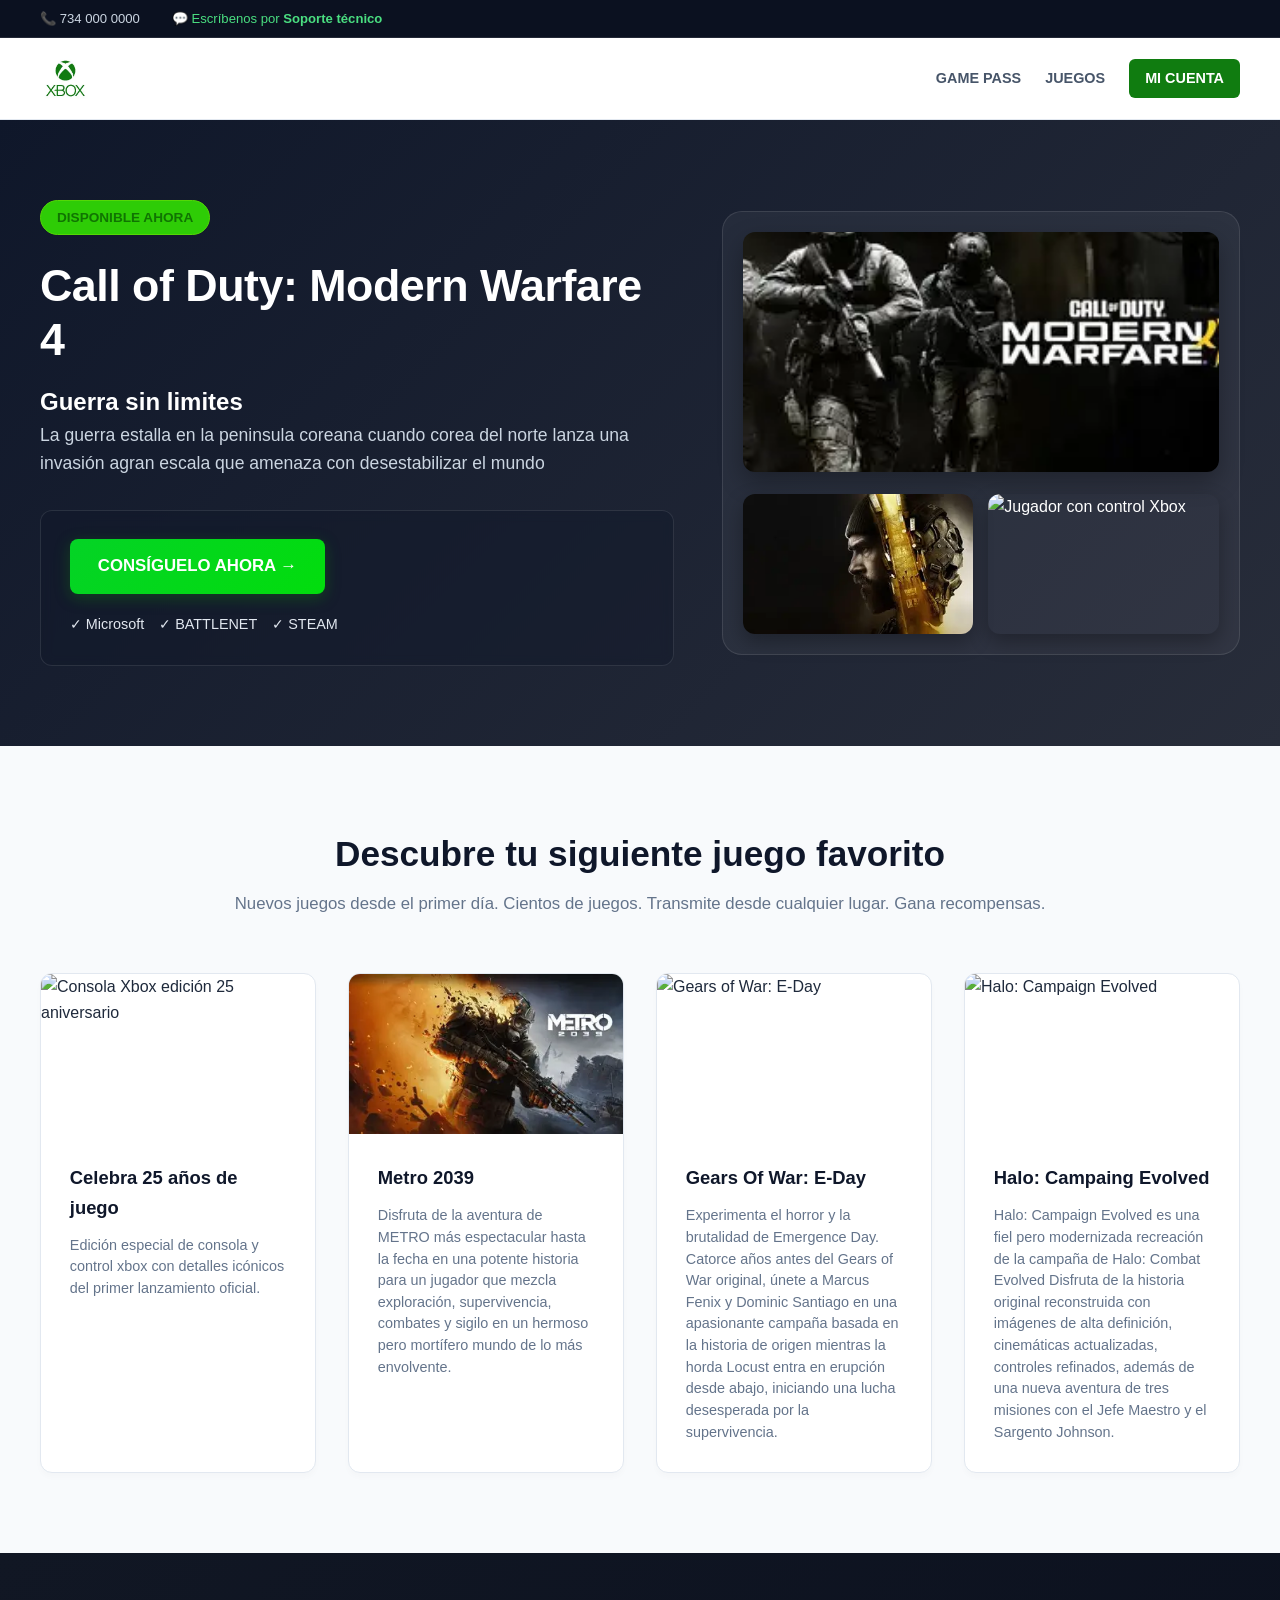
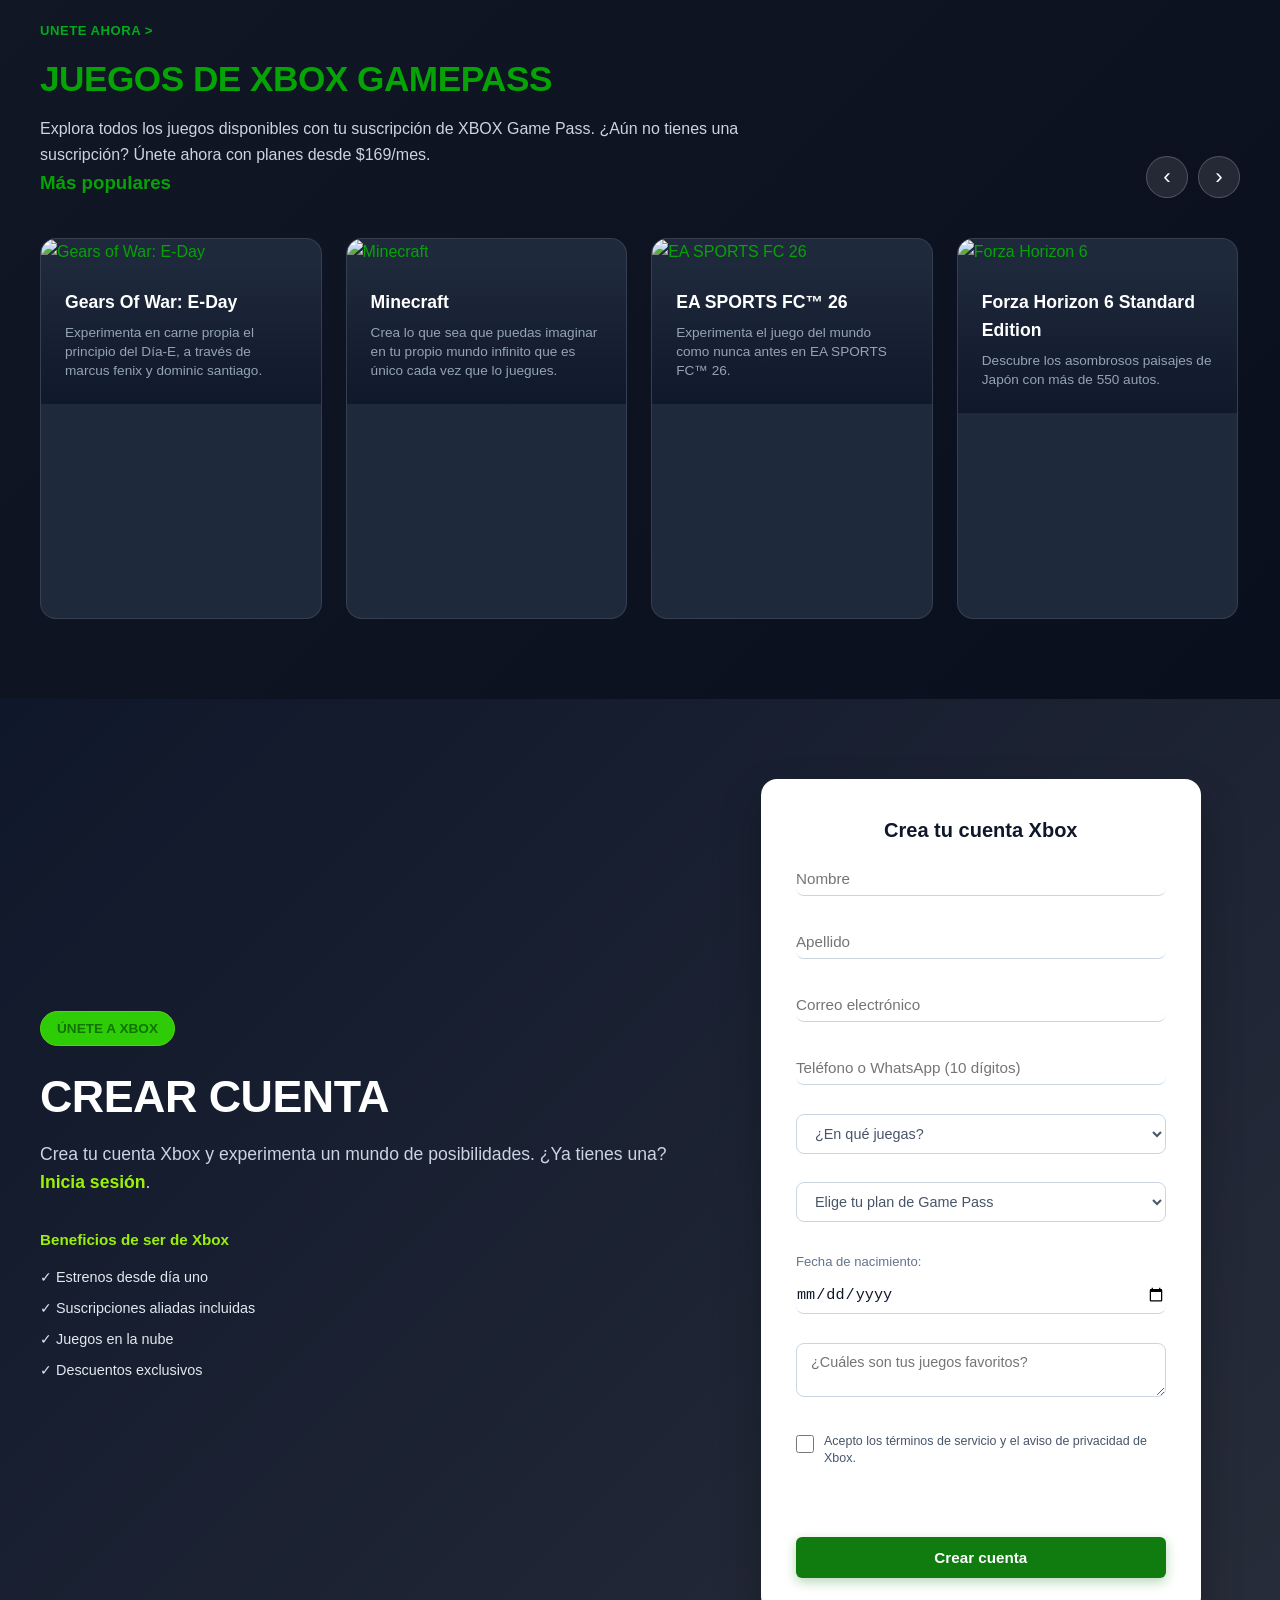
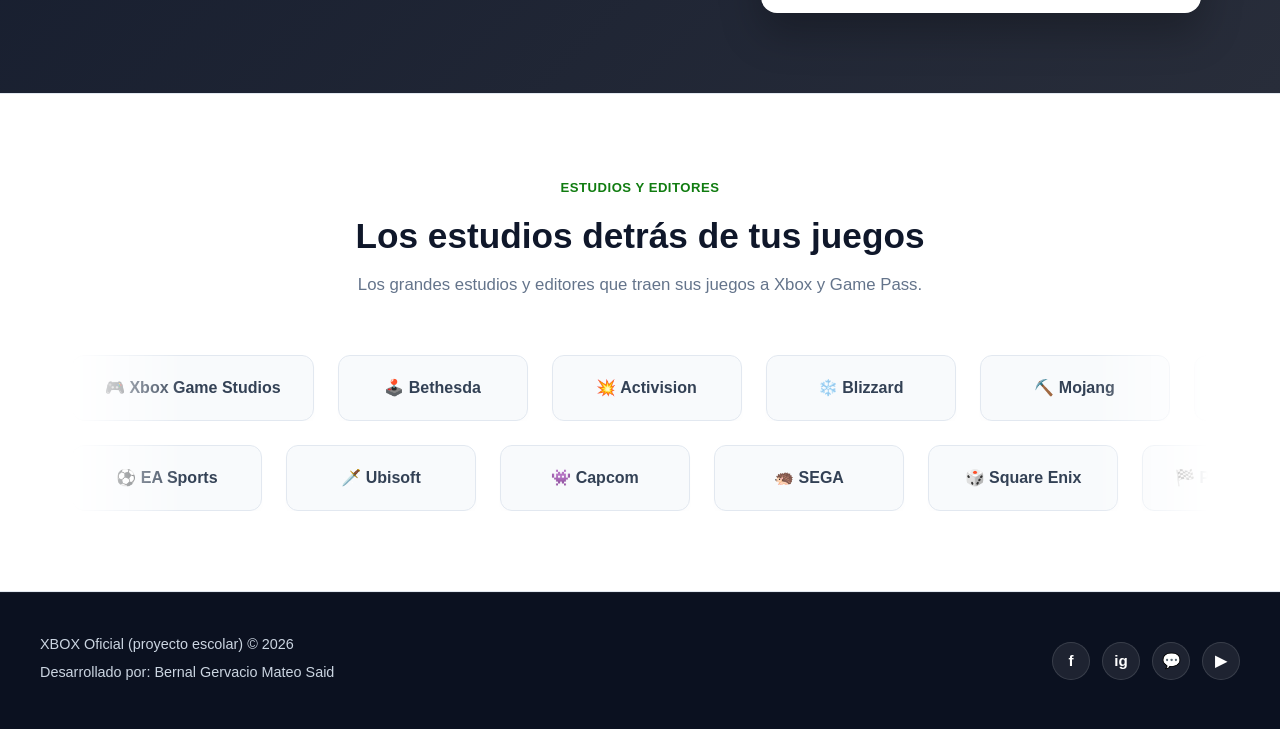
==== index.html @ 38ccb6aa "Primera página publicada publicación basada en xbox" ====
<!--
  ======================================================================
  INSTITUCIÓN: CBTis 166 Pablo Torres Burgos
  ----------------------------------------------------------------------
  * Estudiante: Bernal Gervacio Mateo Said
  * Grupo: 3B PRO VESP  
  * Actividad: Portal Xbox (barra superior, collage, carrusel Game Pass y formulario)
  ====================================================================== -->

<!DOCTYPE html>
<html lang="es">
<head>
    <meta charset="UTF-8">
    <meta name="viewport" content="width=device-width, initial-scale=1.0">
    <title>XBOX OFICIAL</title>
    <link rel="stylesheet" href="styles.css">
</head>
<body>

    <!-- BARRA SUPERIOR DE CONTACTO -->
    <div class="top-bar" id="inicio">
        <div class="top-bar-container">
            <div class="top-contacts">
                <span class="top-item">📞 734 000 0000</span>
                <span class="top-item whatsapp">💬 Escríbenos por <strong>Soporte técnico</strong></span>
            </div>
        </div>
    </div>

    <!-- BARRA DE NAVEGACIÓN PRINCIPAL -->
    <header class="navbar">
        <div class="nav-container">
            <div class="nav-brand">
                <a href="#inicio">
                    <img src="img/xbox.webp" alt="XBOX" class="brand-logo-img">
                </a>
            </div>
            <nav class="nav-links">
                <a href="#gamepass">GAME PASS</a>
                <a href="#juegos">JUEGOS</a>
                <a href="login.html" class="btn-nav-login" id="btn-cuenta">MI CUENTA</a>
            </nav>
        </div>
    </header>

    <!-- SECCIÓN DE DOS COLUMNAS CON COLLAGE DE IMÁGENES -->
    <section class="hero-section">
        <div class="hero-container">
            
            <!-- Columna Izquierda: Textos, Botón y Beneficios -->
            <div class="hero-text-side">
                <span class="hero-tag">DISPONIBLE AHORA</span>
                <h1>Call of Duty: Modern Warfare 4</h1>
                <h2>Guerra sin limites</h2>
                <p>La guerra estalla en la peninsula coreana cuando corea del norte lanza una invasión agran escala que amenaza con desestabilizar el mundo</p>
                
                <div class="hero-cta-box">
                    <a href="login.html" class="btn-orange">CONSÍGUELO AHORA →</a>
                    <div class="hero-benefits">
                        <span>✓ Microsoft</span>
                        <span>✓ BATTLENET</span>
                        <span>✓ STEAM</span>
                    </div>
                </div>
            </div>

            <!-- Columna Derecha: Collage de Imágenes -->
            <div class="hero-image-side">
                <div class="image-collage">
                    <div class="collage-main">
                        <img src="[data-uri]" alt="Call of Duty: Modern Warfare 4">
                    </div>
                    <div class="collage-sub">
                        <img src="[data-uri]" alt="Escena de juego">
                        <img src="https://th.bing.com/th?id=OIF.x%2fkW2%2b8bbqpgpky7plJPCQ&w=231&h=180&c=7&r=0&o=7&dpr=1.1&pid=1.7&rm=3" alt="Jugador con control Xbox">
                    </div>
                </div>
            </div>

        </div>
    </section>

    <!-- SECCIÓN DE OFERTA EDUCATIVA CON IMÁGENES ALUSIVAS -->
    <section id="juegos" class="careers-section">
        <div class="section-container">
            <div class="section-header">
                
                <h2>Descubre tu siguiente juego favorito</h2>
                <p>Nuevos juegos desde el primer día. Cientos de juegos. Transmite desde cualquier lugar. Gana recompensas.</p>
            </div>

            <div class="careers-grid">
                
                <!-- 1: edicion especial -->
                <div class="career-card">
                    <div class="career-img-container">
                        <img src="https://th.bing.com/th/id/OIP.zRaf8xBQtY7xadg6yMb5ewHaEK?w=286&h=180&c=7&r=0&o=7&dpr=1.1&pid=1.7&rm=3" alt="Consola Xbox edición 25 aniversario">
                    </div>
                    <div class="career-content">
                        <h3>Celebra 25 años de juego</h3>
                        <p>Edición especial de consola y control xbox con detalles icónicos del primer lanzamiento oficial.</p>
                    </div>
                </div>

                <!-- 2: metro 2039 -->
                <div class="career-card">
                    <div class="career-img-container">
                        <img src="[data-uri]" alt="Metro 2039">
                    </div>
                    <div class="career-content">
                        <h3>Metro 2039</h3>
                        <p>Disfruta de la aventura de METRO más espectacular hasta la fecha en una potente historia para un jugador que mezcla exploración, supervivencia, combates y sigilo en un hermoso pero mortífero mundo de lo más envolvente.</p>
                    </div>
                </div>

                <!--  3: gears of war -->
                <div class="career-card">
                    <div class="career-img-container">
                        <img src="https://th.bing.com/th/id/OIF.JHjJIMlWM7qRJETZQVU0nQ?w=299&h=175&c=7&r=0&o=7&dpr=1.1&pid=1.7&rm=3" alt="Gears of War: E-Day">
                    </div>
                    <div class="career-content">
                        <h3>Gears Of War: E-Day</h3>
                        <p>Experimenta el horror y la brutalidad de Emergence Day. Catorce años antes del Gears of War original, únete a Marcus Fenix y Dominic Santiago en una apasionante campaña basada en la historia de origen mientras la horda Locust entra en erupción desde abajo, iniciando una lucha desesperada por la supervivencia.</p>
                    </div>
                </div>

                <!-- 4: campaing evolved -->
                <div class="career-card">
                    <div class="career-img-container">
                        <img src="https://th.bing.com/th/id/OIP.nAhGD0X1IsXm3AKvpl-LYgAAAA?w=272&h=180&c=7&r=0&o=7&dpr=1.1&pid=1.7&rm=3" alt="Halo: Campaign Evolved">
                    </div>
                    <div class="career-content">
                        <h3>Halo: Campaing Evolved</h3>
                        <p>Halo: Campaign Evolved es una fiel pero modernizada recreación de la campaña de Halo: Combat Evolved Disfruta de la historia original reconstruida con imágenes de alta definición, cinemáticas actualizadas, controles refinados, además de una nueva aventura de tres misiones con el Jefe Maestro y el Sargento Johnson.</p>
                    </div>
                </div>

            </div>
        </div>
    </section>

    <!-- SECCIÓN DE game pass (JS) -->
    <section id="gamepass" class="teachers-section">
        <div class="teachers-container">
            
            <div class="teachers-header">
                <div>
                    <span class="teachers-tag">UNETE AHORA > </span>
                    <h2>JUEGOS DE XBOX GAMEPASS</h2>
                    <p>Explora todos los juegos disponibles con tu suscripción de XBOX Game Pass. ¿Aún no tienes una suscripción? Únete ahora con planes desde $169/mes.</p>
                    <h3>Más populares</h3>
                </div>
                <!-- Botones funcionales con IDs -->
                <div class="teachers-nav-buttons">
                    <button id="btn-prev" class="nav-btn">‹</button>
                    <button id="btn-next" class="nav-btn">›</button>
                </div>
            </div>

            <!-- Contenedor de las tarjetas de docentes (controlado por JS) -->
            <div class="teachers-grid" id="teachers-track">
                
                <!-- Grupo 1 (Primeros 4 profesores) -->
                <div class="teacher-card">
                    <img src="https://store-images.s-microsoft.com/image/apps.58579.13978914104035031.46ab30c4-87b3-48d6-9e4a-ed44b301b17a.0c0f53d8-d3af-4c48-a1a6-22b31c4ec463?w=272" alt="Gears of War: E-Day">
                    <div class="teacher-info">
                        <h3>Gears Of War: E-Day</h3>
                        <p>Experimenta en carne propia el principio del Día-E, a través de marcus fenix y dominic santiago.</p>
                    </div>
                </div>

                <div class="teacher-card">
                    <img src="https://store-images.s-microsoft.com/image/apps.53095.13850085746326678.06e2dc5c-7997-46e9-a8e6-0e48b57cb13b.419e3c9d-9dd3-4a28-a9f3-a12350215871?q=90&w=177&h=265" alt="Minecraft">
                    <div class="teacher-info">
                        <h3>Minecraft</h3>
                        <p>Crea lo que sea que puedas imaginar en tu propio mundo infinito que es único cada vez que lo juegues.</p>
                    </div>
                </div>

                <div class="teacher-card">
                    <img src="https://store-images.s-microsoft.com/image/apps.10782.14143997528953872.6dedfcb1-25c9-4700-a587-b5e8d2190c68.12c48214-554d-4f98-a995-c19b9101d1aa?q=90&w=177&h=265" alt="EA SPORTS FC 26">
                    <div class="teacher-info">
                        <h3>EA SPORTS FC™ 26</h3>
                        <p>Experimenta el juego del mundo como nunca antes en EA SPORTS FC™ 26.</p>
                    </div>
                </div>

                <div class="teacher-card">
                    <img src="https://th.bing.com/th/id/OIP.gnCVl3fpLPHtH718La58LQHaHa?w=167&h=180&c=7&r=0&o=7&dpr=1.1&pid=1.7&rm=3" alt="Forza Horizon 6">
                    <div class="teacher-info">
                        <h3>Forza Horizon 6 Standard Edition</h3>
                        <p>Descubre los asombrosos paisajes de Japón con más de 550 autos.</p>
                    </div>
                </div>

                                <!-- Grupo 2 (más juegos de Game Pass) -->
                <div class="teacher-card">
                    <div class="game-art" style="background: linear-gradient(135deg,#0b3d91,#1fa2ff);" role="img" aria-label="Halo Infinite">
                        <span class="game-art-emoji">🪖</span>
                        <span class="game-art-title">Halo Infinite</span>
                    </div>
                    <div class="teacher-info">
                        <h3>Halo Infinite</h3>
                        <p>Vuelve a ser el Jefe Maestro en una campaña abierta y un multijugador gratuito.</p>
                    </div>
                </div>

                <div class="teacher-card">
                    <div class="game-art" style="background: linear-gradient(135deg,#1b1b2f,#5b5bd6);" role="img" aria-label="Starfield">
                        <span class="game-art-emoji">🚀</span>
                        <span class="game-art-title">Starfield</span>
                    </div>
                    <div class="teacher-info">
                        <h3>Starfield</h3>
                        <p>Explora más de mil planetas en el primer universo nuevo de Bethesda en 25 años.</p>
                    </div>
                </div>

                <div class="teacher-card">
                    <div class="game-art" style="background: linear-gradient(135deg,#3a0f0f,#e63946);" role="img" aria-label="Forza Motorsport">
                        <span class="game-art-emoji">🏎️</span>
                        <span class="game-art-title">Forza Motorsport</span>
                    </div>
                    <div class="teacher-info">
                        <h3>Forza Motorsport</h3>
                        <p>Carreras realistas con física avanzada y cientos de autos para coleccionar.</p>
                    </div>
                </div>

                <div class="teacher-card">
                    <div class="game-art" style="background: linear-gradient(135deg,#053b3b,#2ec4b6);" role="img" aria-label="Sea of Thieves">
                        <span class="game-art-emoji">🏴‍☠️</span>
                        <span class="game-art-title">Sea of Thieves</span>
                    </div>
                    <div class="teacher-info">
                        <h3>Sea of Thieves</h3>
                        <p>Navega, explora y vive aventuras piratas con tu tripulación en línea.</p>
                    </div>
                </div>

            </div>

        </div>
    </section>

    <!-- SECCIÓN DE DOS COLUMNAS CON FORMULARIO INTEGRADO -->
    <section id="cuenta" class="hero-section">
        <div class="hero-container">
            
            <!-- Columna Izquierda: Textos y Beneficios -->
            <div class="hero-text-side">
                <span class="hero-tag">ÚNETE A XBOX</span>
                <h1 class="hero-title-custom">CREAR CUENTA</h1>
                <p class="hero-desc-custom">
                    Crea tu cuenta Xbox y experimenta un mundo de posibilidades. ¿Ya tienes una? <a href="login.html" class="inline-link">Inicia sesión</a>.
                </p>
                
                <div class="hero-subtitle-custom">
                    Beneficios de ser de Xbox
                </div>
                <div class="hero-benefits hero-benefits-column">
                    <span>✓ Estrenos desde día uno</span>
                    <span>✓ Suscripciones aliadas incluidas</span>
                    <span>✓ Juegos en la nube</span>
                    <span>✓ Descuentos exclusivos</span>
                </div>
            </div>

            <!-- Columna Derecha: Tarjeta Flotante con Formulario (10 campos/etiquetas) -->
            <div class="hero-form-side">
                <div class="cbtis-hero-form-card">
                    
                    <h3 class="form-card-title">
                        Crea tu cuenta Xbox
                    </h3>

                    <form id="form-registro" action="#" method="POST" novalidate>

                        <div class="cbtis-input-group form-group-margin">
                            <input type="text" id="info_nombre" name="nombre" required placeholder="Nombre" class="form-control-input" autocomplete="given-name">
                        </div>

                        <div class="cbtis-input-group form-group-margin">
                            <input type="text" id="info_apellido" name="apellido" required placeholder="Apellido" class="form-control-input" autocomplete="family-name">
                        </div>

                        <div class="cbtis-input-group form-group-margin">
                            <input type="email" id="info_email" name="email" required placeholder="Correo electrónico" class="form-control-input" autocomplete="email">
                        </div>

                        <div class="cbtis-input-group form-group-margin">
                            <input type="tel" id="info_telefono" name="telefono" required placeholder="Teléfono o WhatsApp (10 dígitos)" class="form-control-input" autocomplete="tel">
                        </div>

                        <div class="cbtis-input-group form-group-margin">
                            <select id="info_plataforma" name="plataforma" required class="form-control-select">
                                <option value="">¿En qué juegas?</option>
                                <option value="series">Xbox Series X|S</option>
                                <option value="one">Xbox One</option>
                                <option value="pc">PC con Windows</option>
                                <option value="nube">Nube (móvil, TV o navegador)</option>
                            </select>
                        </div>

                        <div class="cbtis-input-group form-group-margin">
                            <select id="info_plan" name="plan" required class="form-control-select">
                                <option value="">Elige tu plan de Game Pass</option>
                                <option value="core">Game Pass Core</option>
                                <option value="standard">Game Pass Standard</option>
                                <option value="pc">PC Game Pass</option>
                                <option value="ultimate">Game Pass Ultimate</option>
                            </select>
                        </div>

                        <div class="cbtis-input-group form-group-margin">
                            <label for="info_nacimiento" class="form-date-label">Fecha de nacimiento:</label>
                            <input type="date" id="info_nacimiento" name="nacimiento" required class="form-control-date">
                        </div>

                        <div class="cbtis-input-group form-group-margin">
                            <textarea id="info_comentarios" name="comentarios" rows="2" placeholder="¿Cuáles son tus juegos favoritos?" class="form-control-textarea"></textarea>
                        </div>

                        <div class="cbtis-input-group form-group-checkbox">
                            <input type="checkbox" id="info_terminos" name="terminos" required class="form-checkbox-input">
                            <label for="info_terminos" class="form-checkbox-label">
                                Acepto los términos de servicio y el aviso de privacidad de Xbox.
                            </label>
                        </div>

                        <p id="form-mensaje" class="form-mensaje" role="alert" aria-live="polite"></p>

                        <button type="submit" class="cbtis-btn-ingresar form-submit-btn">
                            Crear cuenta
                        </button>

                    </form>
                </div>
            </div>

        </div>
    </section>

    <!-- SECCIÓN DE CONVENIOS DOBLE LÍNEA -->
    <section class="convenios-section">
        <div class="convenios-container">
            
            <div class="section-header">
                <span class="teachers-tag convenience-tag-custom">ESTUDIOS Y EDITORES</span>
                <h2>Los estudios detrás de tus juegos</h2>
                <p>Los grandes estudios y editores que traen sus juegos a Xbox y Game Pass.</p>
            </div>

            <!-- LÍNEA 1: Se desplaza hacia la IZQUIERDA -->
            <div class="marquee-wrapper">
                <div class="marquee-track marquee-track-top">
                    <div class="convenio-card">🎮 Xbox Game Studios</div>
                    <div class="convenio-card">🕹️ Bethesda</div>
                    <div class="convenio-card">💥 Activision</div>
                    <div class="convenio-card">❄️ Blizzard</div>
                    <div class="convenio-card">⛏️ Mojang</div>
                    <div class="convenio-card">🏴‍☠️ Rare</div>
                    <div class="convenio-card">🛡️ Obsidian</div>
                    <div class="convenio-card">🎨 Double Fine</div>
                    <!-- Duplicado para efecto infinito fluido -->
                    <div class="convenio-card">🎮 Xbox Game Studios</div>
                    <div class="convenio-card">🕹️ Bethesda</div>
                    <div class="convenio-card">💥 Activision</div>
                    <div class="convenio-card">❄️ Blizzard</div>
                    <div class="convenio-card">⛏️ Mojang</div>
                    <div class="convenio-card">🏴‍☠️ Rare</div>
                    <div class="convenio-card">🛡️ Obsidian</div>
                    <div class="convenio-card">🎨 Double Fine</div>
                </div>
            </div>

            <!-- LÍNEA 2: Se desplaza hacia la DERECHA -->
            <div class="marquee-wrapper marquee-wrapper-spacing">
                <div class="marquee-track marquee-track-bottom">
                    <div class="convenio-card">⚽ EA Sports</div>
                    <div class="convenio-card">🗡️ Ubisoft</div>
                    <div class="convenio-card">👾 Capcom</div>
                    <div class="convenio-card">🦔 SEGA</div>
                    <div class="convenio-card">🎲 Square Enix</div>
                    <div class="convenio-card">🏁 Playground Games</div>
                    <div class="convenio-card">🚪 Compulsion Games</div>
                    <div class="convenio-card">🌌 Halo Studios</div>
                    <!-- Duplicado para efecto infinito fluido -->
                    <div class="convenio-card">⚽ EA Sports</div>
                    <div class="convenio-card">🗡️ Ubisoft</div>
                    <div class="convenio-card">👾 Capcom</div>
                    <div class="convenio-card">🦔 SEGA</div>
                    <div class="convenio-card">🎲 Square Enix</div>
                    <div class="convenio-card">🏁 Playground Games</div>
                    <div class="convenio-card">🚪 Compulsion Games</div>
                    <div class="convenio-card">🌌 Halo Studios</div>
                </div>
            </div>
        </div>
    </section>

    <!-- PIE DE PÁGINA (FOOTER CON REDES SOCIALES) -->
    <footer class="footer">
        <div class="footer-container">
            
            <div class="footer-info">
                <p>XBOX Oficial (proyecto escolar) &copy; 2026</p>
                <p class="footer-author">Desarrollado por: Bernal Gervacio Mateo Said</p>
            </div>

            <!-- Enlaces de Redes Sociales -->
            <div class="footer-socials">
                <a href="https://facebook.com" target="_blank" rel="noopener" class="social-icon" title="Facebook">f</a>
                <a href="https://instagram.com" target="_blank" rel="noopener" class="social-icon" title="Instagram">ig</a>
                <a href="https://whatsapp.com" target="_blank" rel="noopener" class="social-icon" title="WhatsApp">💬</a>
                <a href="https://youtube.com" target="_blank" rel="noopener" class="social-icon" title="YouTube"> ▶</a>
            </div>

        </div>
    </footer>

    <script src="script.js"></script>
</body>
</html>
---- styles.css ----
/* ======================================================================
   ESTILOS GENERALES Y PORTADA - CBTis 166
   ====================================================================== */
*{
    box-sizing: border-box; /* Incluye bordes y rellenos en el ancho y alto total */
    margin: 0;              /* Elimina los márgenes predeterminados de la página */
    padding: 0;             /* Elimina los rellenos internos predeterminados */
}

body {
    font-family: 'Segoe UI', Tahoma, Geneva, Verdana, sans-serif; /* Tipografía principal limpia y moderna */
    color: #1e293b;                 /* Color de texto base gris oscuro */
    background-color: #f8fafc;      /* Color de fondo general suave para el sitio */
    line-height: 1.6;               /* Espaciado de línea cómodo para la lectura */
}

/* --------------------------------------------------------------------
   BARRA SUPERIOR DE CONTACTO
   -------------------------------------------------------------------- */
.top-bar {
    background-color: #0b1120;              /* Fondo oscuro para la franja de contacto superior */
    color: #cbd5e1;                         /* Color de texto gris claro secundario */
    font-size: 0.82rem;                     /* Tamaño de fuente pequeño y sutil */
    padding: 0.5rem 2rem;                   /* Relleno interno superior/inferior y lateral */
    border-bottom: 1px solid rgba(255, 255, 255, 0.1); /* Línea divisoria inferior translúcida */
}

.top-bar-container {
    max-width: 1200px;     /* Ancho máximo estructurado para mantener simetría */
    margin: 0 auto;        /* Centra horizontalmente el contenedor */
    display: flex;         /* Activa el diseño flexible */
    justify-content: space-between; /* Distribuye el espacio entre los elementos internos */
    align-items: center;   /* Centra verticalmente los elementos */
}

.top-contacts {
    display: flex;         /* Distribuye los datos de contacto en fila horizontal */
    gap: 2rem;             /* Separación horizontal entre los elementos */
}

.top-item.whatsapp {
    color: #4ade80;        /* Color verde característico para destacar WhatsApp */
}

/* ======================================================================
   BARRA DE NAVEGACIÓN RESPONSIVA
   ====================================================================== */
.navbar {
    background-color: #ffffff; /* Fondo blanco sólido para el menú de navegación */
    border-bottom: 1px solid #e2e8f0; /* Borde inferior sutil */
    position: sticky;          /* Fija la barra en la parte superior al hacer scroll */
    top: 0;                    /* Posición de anclaje exacto en la parte superior */
    z-index: 1000;             /* Asegura que la barra esté siempre por encima de otros elementos */
    padding: 0.8rem 1.5rem;    /* Relleno interior de la barra de navegación */
}

.nav-container {
    max-width: 1200px;         /* Ancho máximo alineado con el resto del sitio */
    margin: 0 auto;            /* Centra el contenedor del menú */
    display: flex;             /* Modelo flexible */
    justify-content: space-between; /* Separa el logotipo de los enlaces del menú */
    align-items: center;       /* Alinea verticalmente al centro */
    flex-wrap: wrap;           /* Permite que los elementos bajen si falta espacio */
    gap: 1rem;                 /* Espaciado predeterminado */
}

.nav-brand {
    display: flex;             /* Contenedor flexible para la marca/logo */
    align-items: center;       /* Centra verticalmente el logotipo */
}

.brand-logo-img {
    height: 55px;              /* Altura fija estándar para el logotipo institucional */
    width: auto;               /* Ancho proporcional automático */
    object-fit: contain;       /* Evita deformaciones en la imagen */
    display: block;            /* Elimina espacios fantasma inferiores */
}

.nav-links {
    display: flex;             /* Organiza los enlaces de navegación en línea */
    align-items: center;       /* Centra verticalmente */
    gap: 1.5rem;               /* Espacio de separación entre cada opción del menú */
    flex-wrap: wrap;           /* Adaptable en pantallas chicas */
}

.nav-links a {
    text-decoration: none;     /* Quita el subrayado predeterminado de los enlaces */
    color: #475569;            /* Color de texto gris intermedio */
    font-weight: 600;          /* Seminegrita para mejor visibilidad */
    font-size: 0.9rem;         /* Tamaño de fuente adecuado */
    transition: color 0.2s;    /* Transición suave al cambiar de color */
}

.nav-links a:hover {
    color: #107c10;            /* Cambia a azul corporativo al pasar el cursor */
}

.btn-nav-login {
    background-color: #107c10; /* Fondo azul destacado para el botón de alumnos */
    color: white !important;   /* Texto blanco forzado */
    padding: 8px 16px;         /* Relleno interior del botón */
    border-radius: 6px;        /* Esquinas redondeadas */
    transition: background-color 0.2s; /* Transición suave en el color de fondo */
}

.btn-nav-login:hover {
    background-color: #0b5a0b; /* Azul más oscuro al pasar el cursor */
}

@media (max-width: 600px) {
    .navbar {
        padding: 0.6rem 1rem;  /* Reduce el padding en pantallas móviles pequeñas */
    }
    .nav-container {
        justify-content: center; /* Centra los elementos del menú en móviles */
    }
    .nav-links {
        gap: 1rem;             /* Reduce el espacio entre enlaces */
        justify-content: center; /* Centra los enlaces */
    }
}

/* --------------------------------------------------------------------
   SECCIÓN HERO (DOS COLUMNAS CON COLLAGE)
   -------------------------------------------------------------------- */
.hero-section {
    background: linear-gradient(135deg, #0f172a 0%, #282d3a 100%); /* Fondo con degradado azul oscuro */
    color: white;              /* Texto general en blanco para alto contraste */
    padding: 5rem 2rem;        /* Relleno superior/inferior amplio y lateral */
    overflow: hidden;          /* Oculta desbordamientos */
}

.hero-container {
    max-width: 1200px;         /* Ancho máximo del contenedor principal */
    margin: 0 auto;            /* Centra el contenedor */
    display: grid;             /* Utiliza CSS Grid para organizar las columnas */
    grid-template-columns: 1.1fr 0.9fr; /* Texto ligeramente más ancho que el collage */
    gap: 3rem;                 /* Espacio de separación entre columnas */
    align-items: center;       /* Alinea verticalmente al centro */
}

@media (max-width: 900px) {
    .hero-container {
        grid-template-columns: 1fr; /* Cambia a una sola columna en pantallas medianas/móviles */
    }
}

.hero-tag {
    display: inline-block;     /* Permite aplicar padding y márgenes como bloque */
    background-color: rgb(46, 204, 6); /* Fondo azul translúcido */
    border: 1px solid rgb(83, 216, 6); /* Borde azul claro sutil */
    color: #107402;            /* Texto azul claro brillante */
    padding: 6px 16px;         /* Relleno interior */
    border-radius: 20px;       /* Bordes redondeados estilo píldora */
    font-size: 0.85rem;        /* Tamaño de fuente compacto */
    font-weight: 600;          /* Seminegrita */
    text-transform: uppercase; /* Convierte el texto en mayúsculas */
    margin-bottom: 1.5rem;     /* Margen inferior */
}

.hero-text-side h1 {
    font-size: 2.8rem;         /* Tamaño de fuente grande para el título principal */
    font-weight: 800;          /* Grosor muy marcado */
    margin-bottom: 1rem;       /* Espacio inferior */
    letter-spacing: -0.5px;    /* Reduce ligeramente el espacio entre letras */
    line-height: 1.2;          /* Altura de línea compacta */
}

.hero-text-side p {
    font-size: 1.1rem;         /* Tamaño de fuente cómodo para la descripción */
    color: #cbd5e1;            /* Color gris claro legible */
    margin-bottom: 2rem;       /* Espacio inferior */
    line-height: 1.6;          /* Altura de línea legible */
}

.hero-cta-box {
    background: rgba(15, 23, 42, 0.4); /* Fondo oscuro semitransparente */
    border: 1px solid rgba(255, 255, 255, 0.1); /* Borde sutil translúcido */
    padding: 1.8rem;           /* Relleno interno */
    border-radius: 12px;       /* Bordes redondeados */
    backdrop-filter: blur(6px); /* Efecto de desenfoque de cristal esmerilado */
}

.btn-orange {
    display: inline-block;     /* Permite dimensiones en enlaces */
    background: linear-gradient(135deg, #04d326 0%, #02dd0d 100%); /* Degradado naranja llamativo */
    color: white;              /* Texto blanco */
    padding: 14px 28px;        /* Relleno interior generoso */
    border-radius: 8px;        /* Bordes redondeados */
    text-decoration: none;     /* Quita subrayado */
    font-weight: 700;          /* Negrita */
    font-size: 1.05rem;        /* Tamaño destacado */
    box-shadow: 0 4px 15px rgba(16, 124, 16, 0.4); /* Sombra naranja difuminada */
    transition: transform 0.2s, box-shadow 0.2s; /* Transiciones suaves */
    margin-bottom: 1.2rem;     /* Espacio inferior */
}

.btn-orange:hover {
    transform: translateY(-2px); /* Eleva ligeramente el botón al pasar el cursor */
    box-shadow: 0 6px 20px rgba(16, 124, 16, 0.6); /* Aumenta intensidad de sombra */
}

.hero-benefits {
    display: flex;             /* Organiza los beneficios en línea flexible */
    flex-wrap: wrap;           /* Salto de línea automático */
    gap: 15px;                 /* Espacio entre beneficios */
    font-size: 0.9rem;         /* Tamaño estándar */
    color: #e2e8f0;            /* Gris claro */
    font-weight: 500;          /* Peso medio */
}

/* Estilos del Collage de Imágenes */
.image-collage {
    display: flex;             /* Organiza los elementos en columna */
    flex-direction: column;    /* Dirección vertical */
    gap: 15px;                 /* Espacio entre imágenes */
    background: rgba(255, 255, 255, 0.05); /* Fondo translúcido sutil */
    padding: 20px;             /* Relleno interior */
    border-radius: 20px;       /* Bordes redondeados del contenedor */
    border: 1px solid rgba(255, 255, 255, 0.1); /* Borde sutil */
}

.collage-main img {
    width: 100%;               /* Ancho completo */
    height: 240px;             /* Altura fija para la imagen principal */
    object-fit: cover;         /* Recorta proporcionalmente sin deformar */
    border-radius: 12px;       /* Bordes redondeados */
    box-shadow: 0 10px 25px rgba(0,0,0,0.3); /* Sombra de profundidad */
}

.collage-sub {
    display: grid;             /* Cuadrícula para las dos imágenes inferiores */
    grid-template-columns: 1fr 1fr; /* Dos columnas iguales */
    gap: 15px;                 /* Espacio entre las secundarias */
}

.collage-sub img {
    width: 100%;               /* Ancho completo */
    height: 140px;             /* Altura fija para secundarias */
    object-fit: cover;         /* Recorte proporcional */
    border-radius: 12px;       /* Bordes redondeados */
    box-shadow: 0 8px 20px rgba(0,0,0,0.3); /* Sombra de profundidad */
}

/* Clases específicas para el formulario de informes */
.hero-title-custom {
    font-size: 2.5rem;         /* Tamaño de título personalizado */
    margin-bottom: 1rem;       /* Margen inferior */
}

.hero-desc-custom {
    color: #cbd5e1;            /* Color secundario */
    font-size: 1rem;           /* Tamaño legible */
    margin-bottom: 1.5rem;     /* Margen inferior */
}

.hero-subtitle-custom {
    font-size: 0.95rem;        /* Subtítulo */
    font-weight: 600;          /* Seminegrita */
    color: #9bf00b;            /* Azul claro */
    margin-bottom: 0.8rem;     /* Margen inferior */
}

.hero-benefits-column {
    display: flex;             /* Flexible vertical */
    flex-direction: column;    /* Apilado vertical */
    gap: 8px;                  /* Espaciado ajustado */
}

.cbtis-hero-form-card {
    background-color: #ffffff; /* Fondo blanco sólido para la tarjeta del formulario */
    padding: 2.2rem;           /* Relleno interno amplio */
    border-radius: 16px;       /* Bordes redondeados marcados */
    box-shadow: 0 20px 40px rgba(0, 0, 0, 0.25); /* Sombra elegante flotante */
    width: 100%;               /* Ancho completo disponible */
    max-width: 440px;          /* Ancho máximo de la tarjeta */
    margin: 0 auto;            /* Centrado horizontal */
}

.form-card-title {
    color: #0f172a;            /* Color oscuro */
    font-size: 1.25rem;        /* Mediano destacado */
    font-weight: 700;          /* Negrita */
    margin-bottom: 1rem;       /* Margen inferior */
    text-align: center;        /* Centrado */
}

.form-group-margin {
    margin-bottom: 1rem;       /* Espacio inferior estándar entre campos */
}

.form-control-input {
    width: 100%;               /* Ancho completo */
    border: 1px solid #cbd5e1; /* Borde gris claro */
    border-radius: 8px;        /* Bordes redondeados */
    padding: 10px 14px;        /* Relleno interior cómodo */
    font-size: 0.9rem;         /* Tamaño de letra interno */
    outline: none;             /* Sin borde de enfoque por defecto */
}

.form-control-select {
    width: 100%;               /* Ancho completo */
    border: 1px solid #cbd5e1; /* Borde gris claro */
    border-radius: 8px;        /* Bordes redondeados */
    padding: 10px 14px;        /* Relleno interior */
    font-size: 0.9rem;         /* Tamaño de fuente */
    background: #fff;          /* Fondo blanco */
    color: #475569;            /* Color de texto de opciones */
    outline: none;             /* Quita contorno */
}

.form-date-label {
    font-size: 0.78rem;        /* Letra pequeña para etiquetas de fecha */
    color: #64748b;            /* Gris secundario */
    display: block;            /* Ocupa su propia línea */
    margin-bottom: 2px;        /* Margen inferior mínimo */
}

.form-control-date {
    width: 100%;               /* Ancho completo */
    border: 1px solid #cbd5e1; /* Borde gris */
    border-radius: 8px;        /* Bordes redondeados */
    padding: 8px 14px;         /* Relleno interior */
    font-size: 0.9rem;         /* Tamaño de fuente */
    color: #334155;            /* Color de texto interno */
    outline: none;             /* Quita contorno */
}

.form-control-textarea {
    width: 100%;               /* Ancho completo */
    border: 1px solid #cbd5e1; /* Borde gris */
    border-radius: 8px;        /* Bordes redondeados */
    padding: 10px 14px;        /* Relleno interior */
    font-size: 0.9rem;         /* Tamaño de fuente */
    outline: none;             /* Quita contorno */
    font-family: inherit;      /* Hereda tipografía general */
}

/* ======================================================================
   CORRECCIÓN DEFINITIVA PARA LA CASILLA Y EL TEXTO DE ACEPTAR TÉRMINOS
   ====================================================================== */
.form-group-checkbox {
    margin-bottom: 1.2rem;     /* Espacio inferior */
    display: flex;             /* Contenedor flexible */
    flex-direction: row !important; /* Fuerza dirección horizontal estricta */
    align-items: flex-start !important; /* Alinea arriba */
    justify-content: flex-start !important; /* Alinea a la izquierda */
    gap: 10px;                 /* Espacio horizontal entre cuadro y texto */
    text-align: left;          /* Alineación izquierda */
    width: 100%;               /* Ancho completo */
}

.form-checkbox-input {
    width: 18px !important;    /* Ancho fijo forzado para el checkbox */
    height: 18px !important;   /* Alto fijo forzado */
    min-width: 18px;           /* Evita compresión */
    cursor: pointer;           /* Cambia cursor a mano */
    margin-top: 2px;           /* Ajuste vertical fino con la primera línea */
    flex-shrink: 0;            /* Impide deformación */
    appearance: auto;          /* Restaura el comportamiento visual nativo */
    -webkit-appearance: checkbox; /* Compatibilidad WebKit */
}

.form-checkbox-label {
    font-size: 0.78rem !important; /* Letra pequeña legible para textos legales */
    color: #475569 !important;     /* Gris oscuro */
    line-height: 1.35 !important;  /* Altura de línea compacta */
    cursor: pointer;               /* Cursor interactivo */
    display: inline-block !important; /* Comportamiento en línea */
    width: auto !important;        /* Ancho automático */
    flex: 1;                       /* Ocupa el resto del espacio disponible */
}

.form-submit-btn {
    background-color: #107c10;     /* Fondo azul intenso para el botón enviar */
    width: 100%;                   /* Ancho completo */
    border-radius: 8px;            /* Bordes redondeados */
    padding: 12px;                 /* Relleno interior */
    font-weight: 700;              /* Negrita */
    color: white;                  /* Texto blanco */
    border: none;                  /* Sin bordes */
    cursor: pointer;               /* Cursor de mano */
    transition: background 0.2s;   /* Transición suave */
}

.cbtis-hero-form-card input:focus, 
.cbtis-hero-form-card select:focus, 
.cbtis-hero-form-card textarea:focus {
    border-color: #107c10 !important; /* Cambia el borde a azul brillante al enfocar */
    box-shadow: 0 0 0 3px rgba(16, 124, 16, 0.15); /* Brillo sutil alrededor */
}

/* ======================================================================
   ESTILOS DE OFERTA EDUCATIVA CON IMÁGENES
   ====================================================================== */
.careers-section {
    padding: 5rem 2rem;            /* Espaciado superior/inferior */
    background-color: #f8fafc;     /* Fondo claro */
}

.section-container {
    max-width: 1200px;             /* Ancho máximo centrado */
    margin: 0 auto;                /* Centrado horizontal */
}

.section-header {
    text-align: center;            /* Centrado de títulos de sección */
    margin-bottom: 3.5rem;         /* Espacio inferior */
}

.section-header h2 {
    font-size: 2.2rem;             /* Título grande */
    color: #0f172a;                /* Color oscuro */
    margin-bottom: 0.5rem;         /* Espacio con subtítulo */
}

.section-header p {
    color: #64748b;                /* Gris secundario */
    font-size: 1.05rem;            /* Tamaño legible */
}

.careers-grid {
    display: grid;                 /* Cuadrícula CSS adaptable */
    grid-template-columns: repeat(auto-fit, minmax(260px, 1fr)); /* Columnas responsivas */
    gap: 2rem;                     /* Espacio entre tarjetas */
}

.career-card {
    background-color: #ffffff;     /* Fondo blanco */
    border: 1px solid #e2e8f0;     /* Borde sutil */
    border-radius: 12px;           /* Esquinas redondeadas */
    overflow: hidden;              /* Oculta desbordamientos internos */
    box-shadow: 0 4px 6px rgba(0, 0, 0, 0.02); /* Sombra ligera */
    transition: transform 0.2s ease, box-shadow 0.2s ease; /* Transiciones suaves */
}

.career-card:hover {
    transform: translateY(-5px);   /* Eleva la tarjeta al pasar el cursor */
    box-shadow: 0 15px 30px rgba(0, 0, 0, 0.08); /* Acentúa la sombra */
    border-color: #cbd5e1;         /* Oscurece borde */
}

.career-img-container {
    width: 100%;                   /* Ancho completo */
    height: 160px;                 /* Altura fija de imagen */
    overflow: hidden;              /* Oculta desbordamientos */
}

.career-img-container img {
    width: 100%;                   /* Ancho adaptado */
    height: 100%;                  /* Alto adaptado */
    object-fit: cover;             /* Recorte proporcional */
    transition: transform 0.3s ease; /* Transición para zoom */
}

.career-card:hover .career-img-container img {
    transform: scale(1.05);        /* Efecto zoom in en imagen al hacer hover */
}

.career-content {
    padding: 1.8rem;               /* Relleno interno de textos */
}

.career-content h3 {
    font-size: 1.15rem;            /* Tamaño de título */
    color: #0f172a;                /* Color oscuro */
    margin-bottom: 0.8rem;         /* Espacio inferior */
    font-weight: 700;              /* Negrita */
}

.career-content p {
    color: #64748b;                /* Gris descriptivo */
    font-size: 0.9rem;             /* Tamaño estándar */
    line-height: 1.5;              /* Altura de línea */
}

/* ======================================================================
   ESTILOS DEL PIE DE PÁGINA (FOOTER CON REDES SOCIALES)
   ====================================================================== */
.footer {
    background-color: #0b1120;     /* Fondo oscuro institucional */
    color: #94a3b8;                /* Texto gris claro */
    padding: 2.5rem 2rem;          /* Relleno interior */
    border-top: 1px solid rgba(255, 255, 255, 0.05); /* Línea superior sutil */
}

.footer-container {
    max-width: 1200px;             /* Ancho máximo alineado */
    margin: 0 auto;                /* Centrado horizontal */
    display: flex;                 /* Distribución flexible */
    justify-content: space-between; /* Separa créditos de redes */
    align-items: center;           /* Centrado vertical */
    flex-wrap: wrap;               /* Adaptable */
    gap: 1.5rem;                   /* Espacio entre elementos */
}

.footer-info p {
    font-size: 0.9rem;             /* Tamaño estándar */
    color: #cbd5e1;                /* Color legible */
    margin-bottom: 0.3rem;         /* Espacio mínimo */
}

.footer-author {
    font-size: 0.82rem;            /* Letra pequeña para autor */
    color: #64748b;                /* Gris sutil */
}

.footer-socials {
    display: flex;                 /* Iconos en línea */
    gap: 12px;                     /* Espacio entre iconos */
}

.social-icon {
    width: 38px;                   /* Ancho fijo circular */
    height: 38px;                  /* Alto fijo circular */
    background: rgba(255, 255, 255, 0.08); /* Fondo translúcido */
    border: 1px solid rgba(255, 255, 255, 0.12); /* Borde sutil */
    color: #ffffff;                /* Icono blanco */
    border-radius: 50%;            /* Círculo perfecto */
    display: flex;                 /* Centrado interno */
    align-items: center;           /* Centrado vertical */
    justify-content: center;       /* Centrado horizontal */
    text-decoration: none;         /* Sin subrayado */
    font-weight: 700;              /* Negrita */
    font-size: 0.95rem;            /* Tamaño del símbolo */
    transition: background 0.2s, transform 0.2s, border-color 0.2s; /* Transiciones */
}

.social-icon:hover {
    background: #107c10;           /* Azul corporativo al pasar cursor */
    border-color: #107c10;         /* Borde azul */
    transform: translateY(-3px);   /* Eleva sutilmente el icono */
}

@media (max-width: 768px) {
    .footer-container {
        flex-direction: column;    /* Columna en tablets y móviles */
        text-align: center;        /* Centra textos del footer */
    }
    .footer-socials {
        justify-content: center;   /* Centra iconos sociales */
    }
}

/* ======================================================================
   ESTILOS DE LOGIN EN PANTALLA PARTIDA - CBTis 166
   ====================================================================== */
.cbtis-login-body {
    margin: 0;                     /* Sin márgenes */
    padding: 0;                    /* Sin padding */
    font-family: 'Segoe UI', Tahoma, Geneva, Verdana, sans-serif; /* Tipografía general */
    background: linear-gradient(135deg, #0f172a 0%, #0b5a0b 100%); /* Fondo degradado */
    min-height: 100vh;             /* Altura mínima de pantalla completa */
    display: flex;                 /* Centrado flexible */
    justify-content: center;       /* Centrado horizontal */
    align-items: center;           /* Centrado vertical */
}

.cbtis-login-container {
    width: 100%;                   /* Ancho completo */
    max-width: 1000px;             /* Ancho máximo de la tarjeta de login */
    height: 600px;                 /* Altura fija estándar */
    background-color: #ffffff;     /* Fondo blanco */
    border-radius: 12px;           /* Bordes redondeados */
    box-shadow: 0 25px 50px rgba(0, 0, 0, 0.35); /* Sombra pronunciada */
    display: grid;                 /* Pantalla dividida en cuadrícula */
    grid-template-columns: 1fr 1fr; /* Dos columnas iguales (panel izquierdo y derecho) */
    overflow: hidden;              /* Oculta desbordamientos */
    margin: 2rem;                  /* Margen exterior */
}

@media (max-width: 850px) {
    .cbtis-login-container {
        grid-template-columns: 1fr; /* Una sola columna en dispositivos menores */
        height: auto;               /* Altura automática */
    }
    .cbtis-left-panel {
        display: none;              /* Oculta el panel izquierdo decorativo en móviles */
    }
}

.cbtis-left-panel {
    background: linear-gradient(135deg, #0b5a0b 0%, #0f172a 100%); /* Degradado oscuro */
    color: white;                  /* Texto blanco */
    padding: 3rem;                 /* Relleno interno */
    display: flex;                 /* Diseño flexible */
    flex-direction: column;        /* Apilado vertical */
    justify-content: space-between; /* Distribuye espacio superior e inferior */
}

.cbtis-illustration-box {
    text-align: center;            /* Centrado */
    margin-top: 1rem;              /* Margen superior */
}

.cbtis-badge-icon {
    font-size: 4.5rem;             /* Tamaño grande para icono/emoji */
    margin-bottom: 0.5rem;         /* Margen inferior */
}

.cbtis-illustration-box h2 {
    font-size: 2rem;               /* Título grande */
    font-weight: 800;              /* Negrita fuerte */
    letter-spacing: 1px;           /* Espaciado entre letras */
}

.cbtis-notices-box {
    background: rgba(255, 255, 255, 0.1); /* Caja translúcida de avisos */
    padding: 1.2rem;               /* Relleno interno */
    border-radius: 8px;            /* Bordes redondeados */
    margin-top: 1.5rem;            /* Margen superior */
}

.cbtis-notices-box h3 {
    font-size: 1.1rem;             /* Título de aviso */
    margin-bottom: 0.4rem;         /* Margen inferior */
}

.cbtis-notices-box p {
    font-size: 0.85rem;            /* Texto pequeño */
    color: #e0e7ff;                /* Azul claro tenue */
    line-height: 1.4;              /* Altura de línea */
}

.cbtis-slider-dots {
    display: flex;                 /* Indicadores de slider en fila */
    justify-content: center;       /* Centrados */
    gap: 8px;                      /* Espacio entre puntos */
    margin-top: 1.5rem;            /* Margen superior */
}

.cbtis-dot {
    width: 8px;                    /* Ancho de punto inactivo */
    height: 8px;                   /* Alto de punto inactivo */
    background-color: rgba(255, 255, 255, 0.4); /* Translúcido */
    border-radius: 50%;            /* Circular */
}

.cbtis-dot.active {
    background-color: #ffffff;     /* Blanco sólido para punto activo */
    width: 24px;                   /* Más ancho simulando barra activa */
    border-radius: 4px;            /* Bordes redondeados */
}

.cbtis-left-footer {
    font-size: 0.72rem;            /* Letra pequeña institucional */
    color: #bfdbfe;                /* Azul muy claro */
    text-align: center;            /* Centrado */
    line-height: 1.3;              /* Altura de línea */
}

.cbtis-right-panel {
    background-color: #ffffff;     /* Panel derecho blanco para el formulario de login */
    padding: 3rem 3.5rem;          /* Relleno interno amplio */
    display: flex;                 /* Flexible */
    flex-direction: column;        /* Vertical */
    justify-content: center;       /* Centrado vertical */
}

.cbtis-login-wrapper {
    width: 100%;                   /* Ancho completo */
    max-width: 350px;              /* Ancho máximo del contenedor de login */
    margin: 0 auto;                /* Centrado horizontal */
}

.login-back-container {
    margin-bottom: 1.5rem;         /* Margen inferior */
}

.cbtis-back-link {
    color: #107c10;                /* Enlace azul */
    font-size: 0.82rem;            /* Tamaño pequeño */
    text-decoration: none;         /* Sin subrayado */
    font-weight: 600;              /* Seminegrita */
}

.cbtis-back-link:hover {
    text-decoration: underline;    /* Subraya al pasar cursor */
}

.cbtis-logo-header {
    text-align: center;            /* Centrado */
    margin-bottom: 2rem;           /* Margen inferior */
}

.login-logo-emoji {
    font-size: 2.2rem;             /* Emoji grande */
    margin-bottom: 0.2rem;         /* Margen inferior */
}

.cbtis-logo-header h1 {
    font-size: 1.3rem;             /* Tamaño título */
    color: #0f172a;                /* Oscuro */
    font-weight: 700;              /* Negrita */
}

.cbtis-logo-header h1 span {
    color: #107c10;                /* Acento en azul */
}

.cbtis-input-group {
    margin-bottom: 1.8rem;         /* Espacio inferior */
    position: relative;            /* Posicionamiento relativo */
}

.cbtis-input-group label {
    display: block;                /* Ocupa su línea */
    font-size: 0.82rem;            /* Pequeño */
    color: #64748b;                /* Gris */
    margin-bottom: 0.3rem;         /* Margen inferior */
    font-weight: 500;              /* Medio */
}

.cbtis-input-group input {
    width: 100%;                   /* Ancho completo */
    border: none;                  /* Sin borde completo */
    border-bottom: 1px solid #cbd5e1; /* Borde inferior estilo material design */
    padding: 8px 0;                /* Relleno */
    font-size: 0.95rem;            /* Tamaño de fuente */
    color: #0f172a;                /* Oscuro */
    background: transparent;       /* Fondo transparente */
    outline: none;                 /* Sin contorno */
    transition: border-color 0.2s; /* Transición suave */
}

.cbtis-input-group input:focus {
    border-bottom: 2px solid #107c10; /* Cambia a borde inferior azul grueso al enfocar */
}

.cbtis-btn-ingresar {
    width: 100%;                   /* Ancho completo */
    background-color: #107c10;     /* Azul corporativo */
    color: white;                  /* Texto blanco */
    border: none;                  /* Sin bordes */
    padding: 12px;                 /* Relleno */
    border-radius: 6px;            /* Esquinas redondeadas */
    font-weight: 700;              /* Negrita */
    font-size: 0.95rem;            /* Tamaño */
    cursor: pointer;               /* Mano interactiva */
    box-shadow: 0 4px 12px rgba(16, 124, 16, 0.3); /* Sombra azul */
    transition: background-color 0.2s, transform 0.1s; /* Transiciones */
    margin-top: 0.5rem;            /* Margen superior */
}

.cbtis-btn-ingresar:hover {
    background-color: #0b5a0b;     /* Azul más oscuro al pasar cursor */
}

.cbtis-login-help {
    text-align: center;            /* Centrado */
    margin-top: 1.8rem;            /* Margen superior */
    font-size: 0.82rem;            /* Pequeño */
}

.cbtis-login-help a {
    color: #014607;                /* Azul */
    text-decoration: none;         /* Sin subrayado */
    font-weight: 600;              /* Seminegrita */
}

.cbtis-login-help a:hover {
    text-decoration: underline;    /* Subraya al pasar cursor */
}

/* ======================================================================
   ESTILOS Y RECORRIDO DE DOCENTES
   ====================================================================== */
.teachers-section {
    background: linear-gradient(135deg, #111724 0%, #0a0f1d 100%); /* Fondo degradado oscuro */
    color: rgb(5, 163, 5);                  /* Texto blanco */
    padding: 4rem 1.5rem;          /* Relleno superior/inferior y lateral */
}

.teachers-container {
    max-width: 1200px;             /* Ancho máximo centrado */
    margin: 0 auto;                /* Centrado horizontal */
}

.teachers-header {
    display: flex;                 /* Flexible */
    justify-content: space-between; /* Separa título de botones */
    align-items: flex-end;         /* Alineación inferior */
    margin-bottom: 2.5rem;         /* Margen inferior */
    flex-wrap: wrap;               /* Adaptable */
    gap: 1.5rem;                   /* Espacio entre elementos */
}

.teachers-tag {
    display: inline-block;         /* Bloque en línea */
    color: #02aa1e;                /* Azul claro */
    font-size: 0.82rem;            /* Pequeño */
    font-weight: 700;              /* Negrita */
    text-transform: uppercase;     /* Mayúsculas */
    margin-bottom: 0.6rem;         /* Margen inferior */
    letter-spacing: 0.5px;         /* Espaciado de letras */
}

.convenience-tag-custom {
    color: #107c10;                /* Azul específico para convenios */
}

.teachers-header h2 {
    font-size: 2.2rem;             /* Título grande */
    font-weight: 800;              /* Negrita fuerte */
    margin-bottom: 0.6rem;         /* Margen inferior */
    letter-spacing: -0.5px;        /* Espaciado ajustado */
}

.teachers-header p {
    color: #cbd5e1;                /* Gris claro */
    font-size: 1rem;               /* Estándar */
    max-width: 700px;              /* Ancho máximo para lectura cómoda */
    line-height: 1.6;              /* Altura de línea */
}

.teachers-nav-buttons {
    display: flex;                 /* Botones en línea */
    gap: 10px;                     /* Espaciado entre flechas */
}

.nav-btn {
    width: 42px;                   /* Ancho fijo circular */
    height: 42px;                  /* Alto fijo circular */
    background: rgba(255, 255, 255, 0.1); /* Translúcido */
    border: 1px solid rgba(255, 255, 255, 0.2); /* Borde translúcido */
    color: white;                  /* Símbolo blanco */
    border-radius: 50%;            /* Circular */
    font-size: 1.4rem;             /* Tamaño de flecha */
    cursor: pointer;               /* Mano interactiva */
    display: flex;                 /* Centrado interno */
    align-items: center;           /* Centrado vertical */
    justify-content: center;       /* Centrado horizontal */
    transition: background 0.2s, transform 0.1s; /* Transiciones */
}

.nav-btn:hover {
    background: rgba(255, 255, 255, 0.25); /* Aclara al pasar cursor */
    transform: scale(1.05);        /* Ligero zoom */
}

.teachers-grid {
    display: flex;                 /* Carrusel horizontal flexible */
    gap: 1.5rem;                   /* Espacio entre tarjetas de profesores */
    overflow-x: auto;              /* Permite scroll horizontal */
    scroll-behavior: smooth;       /* Movimiento fluido al usar botones */
    padding-bottom: 1rem;          /* Relleno inferior */
    scrollbar-width: none;         /* Oculta barra de desplazamiento en Firefox */
}

.teachers-grid::-webkit-scrollbar {
    display: none;                 /* Oculta barra de desplazamiento en Chrome/Safari */
}

.teacher-card {
    flex: 0 0 calc(25% - 1.15rem); /* Ancho fijo exacto para mostrar 4 tarjetas en pantallas grandes */
    background: #1e293b;           /* Fondo gris oscuro azulado */
    border-radius: 16px;           /* Bordes redondeados */
    overflow: hidden;              /* Oculta desbordamientos */
    border: 1px solid rgba(255, 255, 255, 0.1); /* Borde sutil */
    transition: transform 0.2s ease, box-shadow 0.2s ease; /* Transiciones */
}

@media (max-width: 1024px) {
    .teacher-card {
        flex: 0 0 calc(43% - 0.75rem); /* Ajusta para mostrar 2 tarjetas en tablets */
    }
}

@media (max-width: 650px) {
    .teacher-card {
        flex: 0 0 82%;             /* Ajusta para mostrar una tarjeta grande en móviles */
    }
}

.teacher-card:hover {
    transform: translateY(-5px);   /* Eleva la tarjeta al pasar el cursor */
    box-shadow: 0 15px 30px rgba(0, 0, 0, 0.4); /* Sombra oscura profunda */
}

.teacher-card img {
    width: 100%;                   /* Ancho completo */
    height: 240px;                 /* Altura fija de la foto del docente */
    object-fit: cover;             /* Recorte proporcional */
    object-position: top;          /* Enfoca la parte superior (rostro) de la foto */
}

.teacher-info {
    padding: 1.5rem;               /* Relleno interior para los datos del profesor */
    background: linear-gradient(180deg, rgba(30, 41, 59, 0.9) 0%, rgba(15, 23, 42, 0.95) 100%); /* Degradado interno */
}

.teacher-info h3 {
    font-size: 1.1rem;             /* Nombre del profesor */
    font-weight: 700;              /* Negrita */
    color: white;                  /* Blanco */
    margin-bottom: 0.4rem;         /* Margen inferior */
}

.teacher-info p {
    font-size: 0.85rem;            /* Descripción de especialidad */
    color: #94a3b8;                /* Gris claro */
    line-height: 1.4;              /* Altura de línea */
}

/* ======================================================================
   ESTILOS DE CONVENIOS EN DOBLE LÍNEA (MARQUESINAS INFINITAS)
   ====================================================================== */
.convenios-section {
    padding: 5rem 0;               /* Relleno superior e inferior */
    background-color: #ffffff;     /* Fondo blanco */
    overflow: hidden;              /* Oculta desbordamientos laterales */
    border-top: 1px solid #e2e8f0; /* Borde superior sutil */
    border-bottom: 1px solid #e2e8f0; /* Borde inferior sutil */
}

.convenios-container {
    max-width: 1200px;             /* Ancho máximo centrado */
    margin: 0 auto;                /* Centrado horizontal */
    padding: 0 2rem;               /* Relleno lateral */
}

.marquee-wrapper {
    position: relative;            /* Posicionamiento relativo para la marquesina */
    width: 100%;                   /* Ancho completo */
    overflow: hidden;              /* Oculta tarjetas fuera de pantalla */
    mask-image: linear-gradient(to right, transparent, black 10%, black 90%, transparent); /* Desvanece los bordes izquierdo y derecho */
    -webkit-mask-image: linear-gradient(to right, transparent, black 10%, black 90%, transparent); /* Soporte WebKit para desvanecimiento */
}

.marquee-wrapper-spacing {
    margin-top: 1.5rem;            /* Separación entre la primera y segunda línea de convenios */
}

.marquee-track {
    display: flex;                 /* Elementos en línea horizontal continua */
    gap: 1.5rem;                   /* Espacio entre tarjetas de marcas */
    width: max-content;            /* Ancho automático basado en el contenido total */
}

.marquee-wrapper:hover .marquee-track {
    animation-play-state: paused !important; /* Pausa el movimiento al pasar el cursor sobre las marcas */
}

.marquee-track-top {
    animation: scrollLeft 35s linear infinite; /* Animación continua hacia la izquierda */
}

.marquee-track-bottom {
    animation: scrollRight 35s linear infinite; /* Animación continua hacia la derecha (inversa) */
}

@keyframes scrollLeft {
    0% { transform: translateX(0); }         /* Inicia en posición original */
    100% { transform: translateX(-50%); }    /* Desplaza exactamente la mitad (el grupo original) para crear bucle infinito */
}

@keyframes scrollRight {
    0% { transform: translateX(-50%); }      /* Inicia desplazado a la mitad */
    100% { transform: translateX(0); }       /* Regresa a la posición inicial creando bucle fluido */
}

.convenio-card {
    background: #f8fafc;           /* Fondo gris muy claro para cada tarjeta de empresa */
    border: 1px solid #e2e8f0;     /* Borde gris sutil */
    padding: 1.2rem 2rem;          /* Relleno interior generoso */
    border-radius: 12px;           /* Bordes redondeados */
    font-weight: 600;              /* Seminegrita */
    font-size: 1rem;               /* Tamaño estándar */
    color: #334155;                /* Color de texto gris oscuro */
    white-space: nowrap;           /* Impide que el texto de la marca haga salto de línea */
    box-shadow: 0 4px 6px rgba(0, 0, 0, 0.01); /* Sombra muy tenue */
    transition: transform 0.2s ease, border-color 0.2s ease, background-color 0.2s ease; /* Transiciones suaves */
    display: flex;                 /* Flexible */
    align-items: center;           /* Centrado vertical */
    justify-content: center;       /* Centrado horizontal */
    min-width: 190px;              /* Ancho mínimo uniforme para todas las tarjetas */
}

.convenio-card:hover {
    transform: translateY(-3px);   /* Eleva la tarjeta de convenio al pasar el cursor */
    border-color: #107c10;         /* Cambia el borde a azul corporativo */
    background-color: #ffffff;     /* Fondo blanco puro */
    color: #107c10;                /* Texto azul corporativo */
    box-shadow: 0 10px 20px rgba(16, 124, 16, 0.08); /* Sombra azulada elegante */
}


/* ===== Login estilo Xbox ===== */
:root {
    --xbox-green: #107c10;
    --xbox-green-bright: #9bf00b;
    --xbox-green-dark: #0b5a0b;
    --xbox-bg: #0a0f0a;
    --xbox-panel: #151a15;
    --xbox-input: #222922;
    --xbox-text: #f2f5f2;
    --xbox-muted: #9aa69a;
}

* { box-sizing: border-box; margin: 0; padding: 0; }

.xbox-login-body {
    min-height: 100vh;
    display: flex;
    align-items: center;
    justify-content: center;
    padding: 20px;
    font-family: "Segoe UI", system-ui, Arial, sans-serif;
    color: var(--xbox-text);
    background:
        radial-gradient(circle at 20% 10%, rgba(16,124,16,.35), transparent 45%),
        radial-gradient(circle at 90% 90%, rgba(155,240,11,.12), transparent 40%),
        var(--xbox-bg);
}

.xbox-login-container {
    display: flex;
    width: 100%;
    max-width: 880px;
    min-height: 420px;
    border-radius: 10px;
    overflow: hidden;
    box-shadow: 0 20px 60px rgba(0,0,0,.6);
}

/* ---------- Panel izquierdo ---------- */
.xbox-left-panel {
    flex: 1;
    display: flex;
    flex-direction: column;
    justify-content: space-between;
    padding: 36px 32px 20px;
    text-align: center;
    background: linear-gradient(160deg, var(--xbox-green) 0%, var(--xbox-green-dark) 60%, #06310a 100%);
}

.xbox-left-content { flex: 1; display: flex; flex-direction: column; justify-content: center; gap: 22px; }

.xbox-badge-icon { font-size: 54px; margin-bottom: 14px; }

.xbox-illustration-box h2 {
    font-size: 26px;
    font-weight: 800;
    letter-spacing: 1px;
}

.xbox-notices-box {
    text-align: left;
    padding: 14px 16px;
    border-radius: 6px;
    background: rgba(0,0,0,.28);
    border-left: 4px solid var(--xbox-green-bright);
}
.xbox-notices-box h3 { font-size: 15px; margin-bottom: 6px; }
.xbox-notices-box p  { font-size: 13px; line-height: 1.5; color: #e3f3e3; }

.xbox-slider-dots { display: flex; justify-content: center; gap: 7px; }
.xbox-dot { width: 8px; height: 8px; border-radius: 50%; background: rgba(255,255,255,.35); }
.xbox-dot.active { width: 28px; border-radius: 6px; background: var(--xbox-green-bright); }

.xbox-left-footer { font-size: 11px; line-height: 1.6; color: #c9e6c9; }

/* ---------- Panel derecho ---------- */
.xbox-right-panel {
    flex: 1;
    display: flex;
    align-items: center;
    justify-content: center;
    padding: 36px 32px;
    background: var(--xbox-panel);
}

.xbox-login-wrapper { width: 100%; max-width: 300px; }

.login-back-container { margin-bottom: 18px; }
.xbox-back-link { font-size: 12px; color: var(--xbox-green-bright); text-decoration: none; }
.xbox-back-link:hover { text-decoration: underline; }

.xbox-logo-header { text-align: center; margin-bottom: 26px; }
.xbox-logo-circle {
    width: 54px; height: 54px;
    margin: 0 auto 10px;
    display: flex; align-items: center; justify-content: center;
    border-radius: 50%;
    font-size: 30px; font-weight: 900;
    color: #fff;
    background: radial-gradient(circle at 30% 30%, #3fbf3f, var(--xbox-green));
    box-shadow: 0 0 22px rgba(155,240,11,.45);
}
.xbox-logo-header h1 { font-size: 20px; font-weight: 400; letter-spacing: 1px; }
.xbox-logo-header strong { color: var(--xbox-green-bright); font-weight: 800; }

.xbox-input-group { margin-bottom: 16px; }
.xbox-input-group label {
    display: block;
    margin-bottom: 6px;
    font-size: 12px;
    color: var(--xbox-muted);
}
.xbox-input-group input {
    width: 100%;
    padding: 11px 12px;
    font-size: 14px;
    color: var(--xbox-text);
    background: var(--xbox-input);
    border: 1px solid transparent;
    border-bottom: 2px solid #3a443a;
    border-radius: 4px;
    outline: none;
    transition: border-color .2s;
}
.xbox-input-group input:focus { border-bottom-color: var(--xbox-green-bright); }

.xbox-btn-ingresar {
    width: 100%;
    margin-top: 6px;
    padding: 12px;
    font-size: 14px;
    font-weight: 700;
    letter-spacing: 1px;
    color: #fff;
    background: var(--xbox-green);
    border: none;
    border-radius: 4px;
    cursor: pointer;
    transition: background .2s, box-shadow .2s;
}
.xbox-btn-ingresar:hover { background: #159a15; box-shadow: 0 0 16px rgba(155,240,11,.4); }
.xbox-btn-ingresar:focus-visible { outline: 2px solid var(--xbox-green-bright); outline-offset: 2px; }

.xbox-login-help { margin-top: 20px; text-align: center; font-size: 12px; color: var(--xbox-muted); }
.xbox-login-help a { color: var(--xbox-green-bright); text-decoration: none; }
.xbox-login-help a:hover { text-decoration: underline; }

/* ---------- Móvil ---------- */
@media (max-width: 700px) {
    .xbox-login-container { flex-direction: column; }
    .xbox-left-panel { padding: 24px 20px 14px; }
}

/* ======================================================================
   AJUSTES FINALES XBOX
   ====================================================================== */
html { scroll-behavior: smooth; }
section[id] { scroll-margin-top: 80px; } /* El menú fijo no tapa los títulos al navegar */

.nav-links a.activo { color: #107c10; }

.inline-link { color: #9bf00b; font-weight: 600; text-decoration: none; }
.inline-link:hover { text-decoration: underline; }

/* Tarjetas de juego sin imagen (degradado + emoji) */
.game-art {
    height: 240px;
    display: flex;
    flex-direction: column;
    align-items: center;
    justify-content: center;
    gap: 10px;
    color: #fff;
    text-align: center;
    padding: 1rem;
}
.game-art-emoji { font-size: 4rem; filter: drop-shadow(0 4px 8px rgba(0,0,0,.4)); }
.game-art-title { font-weight: 800; font-size: 1.1rem; letter-spacing: .5px; text-shadow: 0 2px 6px rgba(0,0,0,.5); }

/* Botones de flecha desactivados al llegar al final del carrusel */
.nav-btn:disabled { opacity: .35; cursor: default; transform: none; }

/* Mensajes del formulario */
.form-mensaje { min-height: 1.2em; margin-bottom: .8rem; font-size: .82rem; text-align: center; color: #b91c1c; }
.form-mensaje.ok { color: #107c10; font-weight: 600; }
.form-control-input.invalido,
.form-control-select.invalido,
.form-control-date.invalido { border-color: #b91c1c; }
.form-submit-btn:hover { background-color: #0b5a0b; }

/* Aviso de bienvenida (toast) */
.toast {
    position: fixed; left: 50%; bottom: 24px;
    transform: translate(-50%, 30px);
    background: #107c10; color: #fff;
    padding: 12px 22px; border-radius: 8px;
    font-weight: 600; box-shadow: 0 10px 30px rgba(0,0,0,.35);
    opacity: 0; pointer-events: none;
    transition: opacity .3s, transform .3s; z-index: 2000;
}
.toast.visible { opacity: 1; transform: translate(-50%, 0); }

/* Login: mensaje de error y avisos animados */
.xbox-mensaje { min-height: 1.2em; margin-bottom: 8px; font-size: 12px; color: #ff8a80; }
.xbox-notices-box { min-height: 110px; }
.xbox-dot { transition: width .3s, background .3s; cursor: pointer; }

@media (prefers-reduced-motion: reduce) {
    html { scroll-behavior: auto; }
    .marquee-track { animation: none !important; }
}
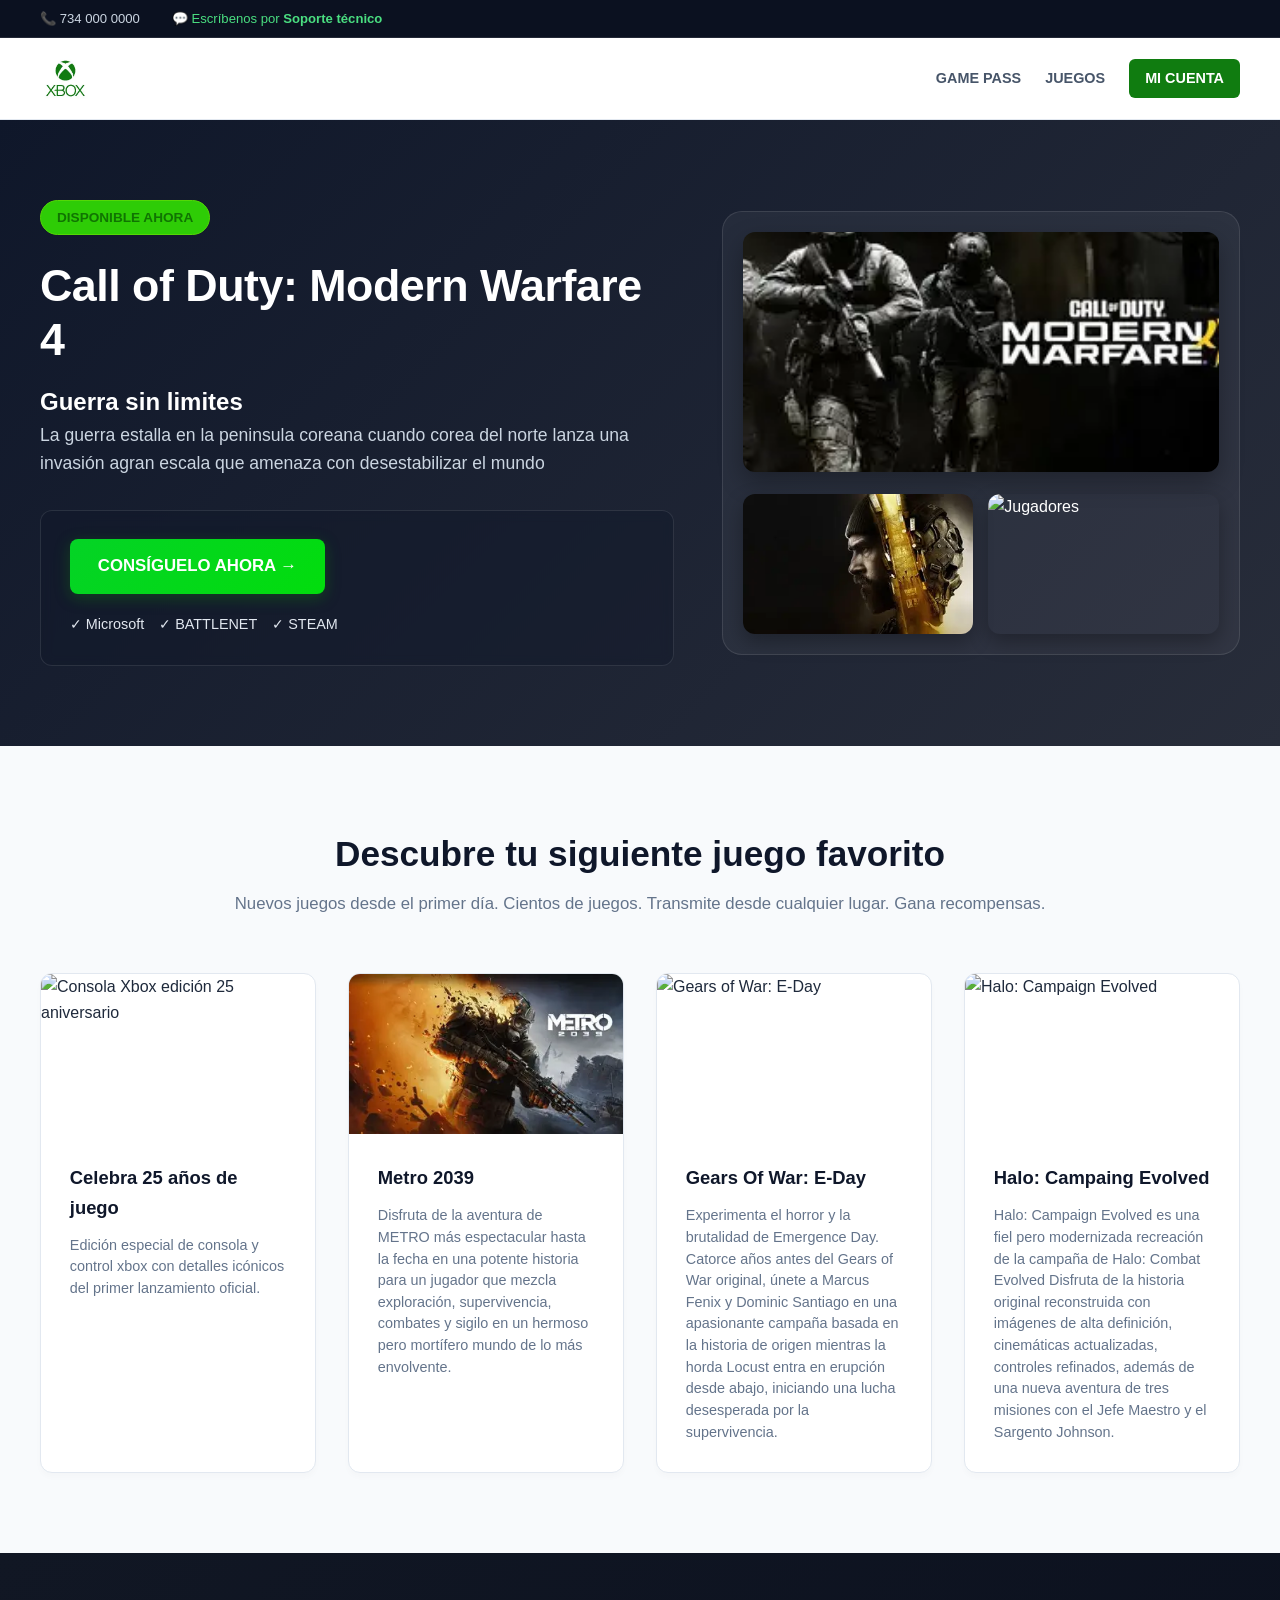
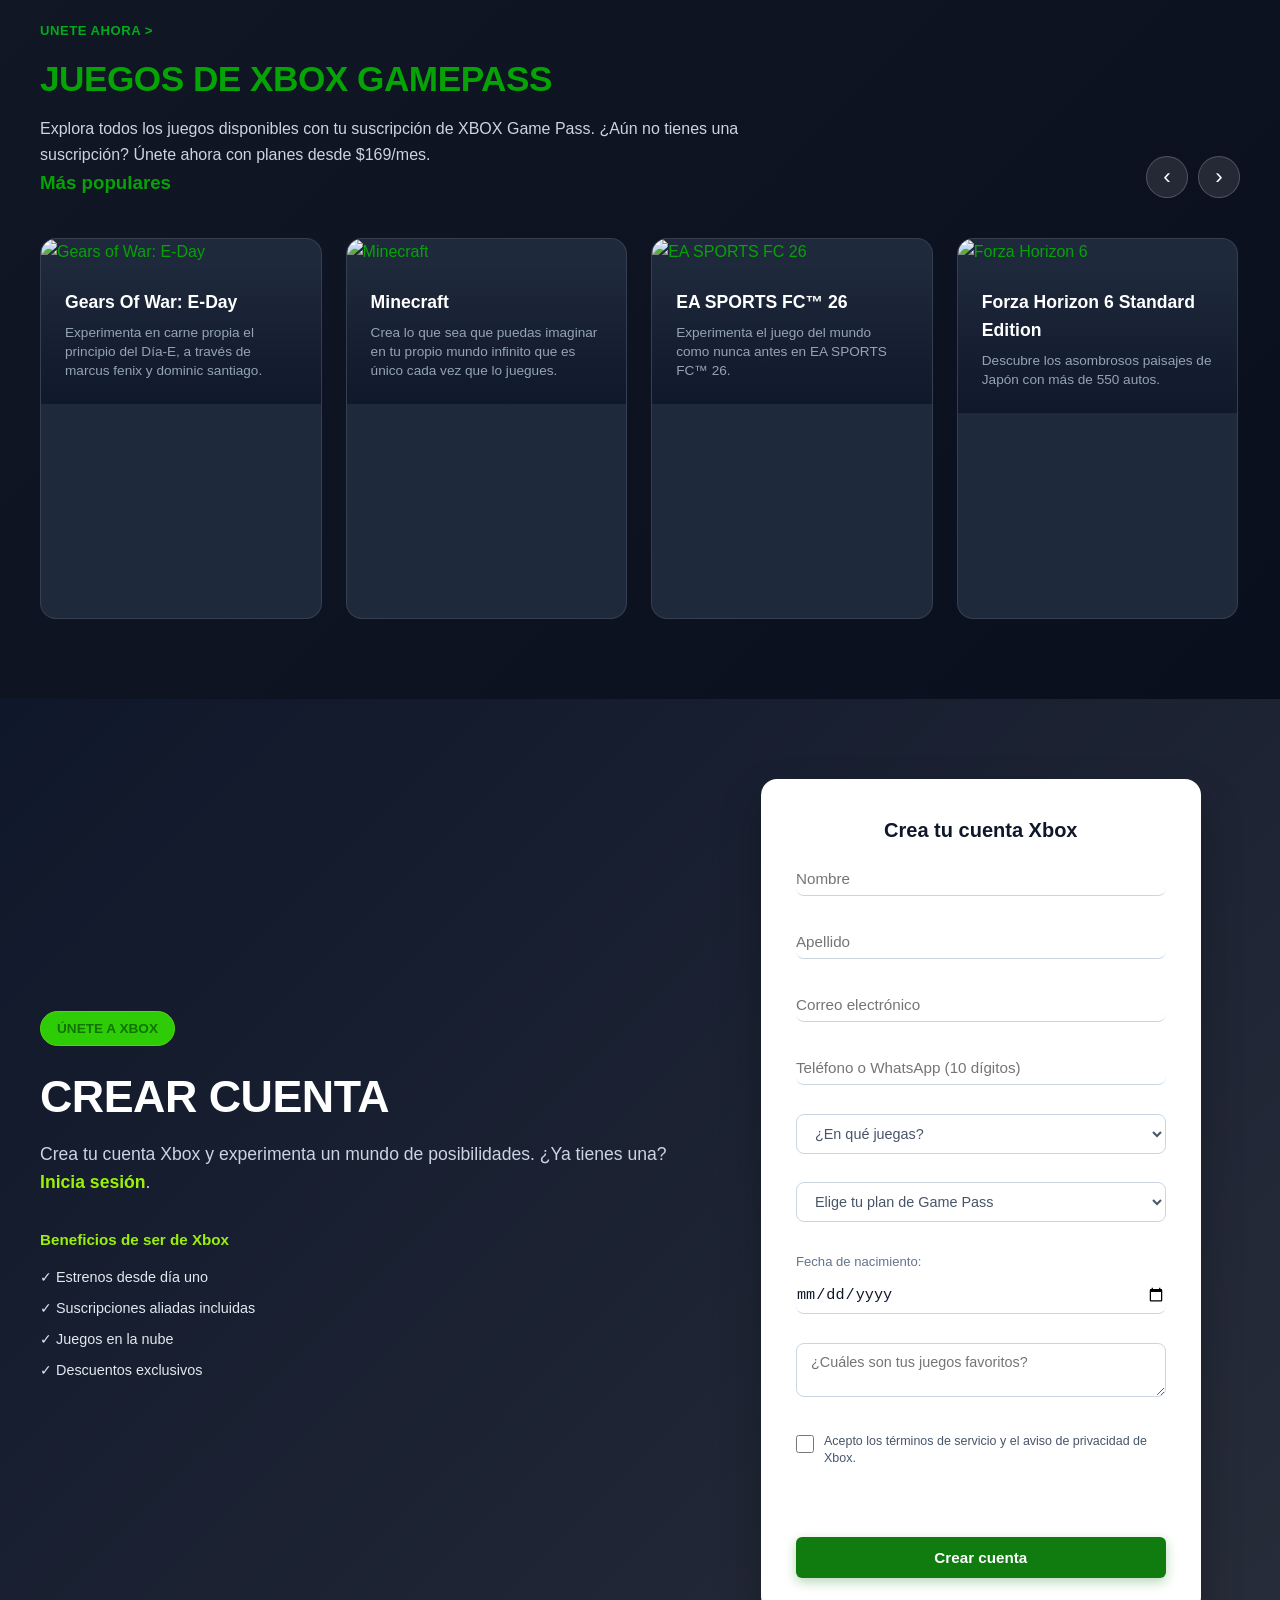
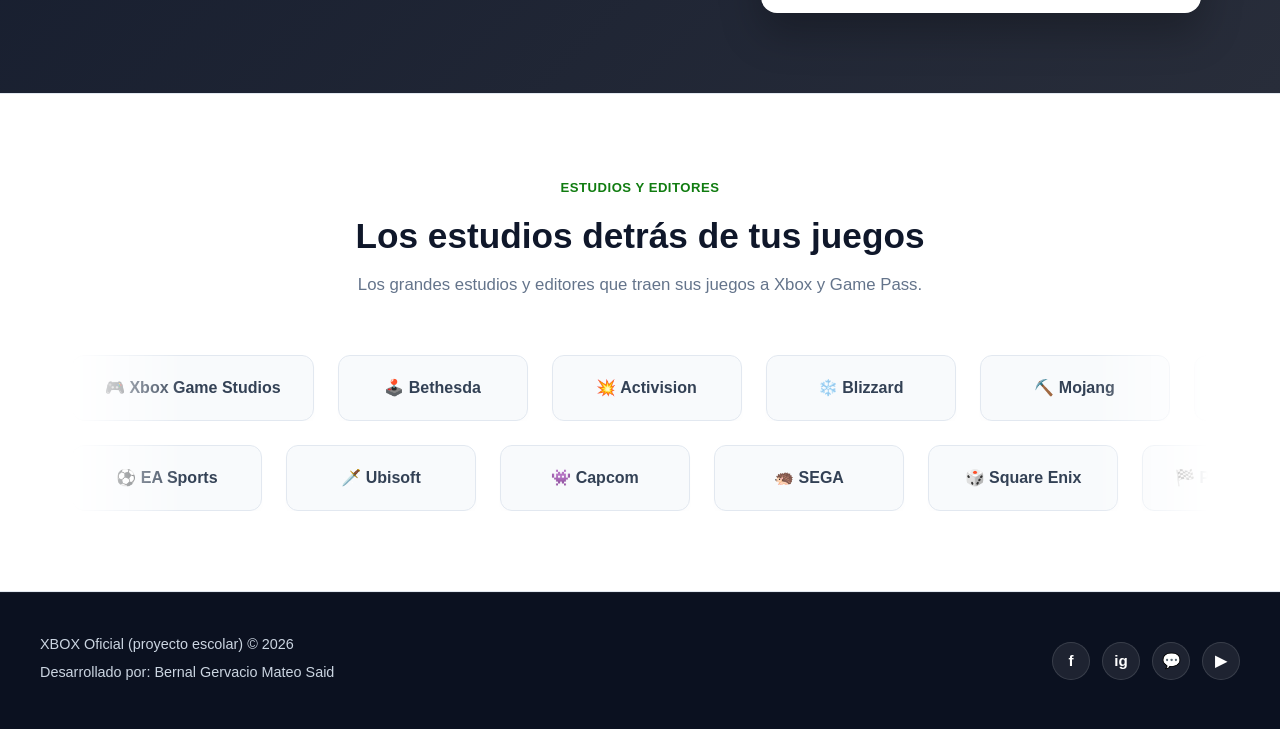
==== commit 55a61095: "Update index.html" ====
--- a/index.html
+++ b/index.html
@@ -72,7 +72,7 @@
                     </div>
                     <div class="collage-sub">
                         <img src="[data-uri]" alt="Escena de juego">
-                        <img src="https://th.bing.com/th?id=OIF.x%2fkW2%2b8bbqpgpky7plJPCQ&w=231&h=180&c=7&r=0&o=7&dpr=1.1&pid=1.7&rm=3" alt="Jugador con control Xbox">
+                        <img src="https://th.bing.com/th/id/OIF.4fEhOCCBvfSVVvqpub8VMg?w=217&h=180&c=7&r=0&o=7&dpr=1.1&pid=1.7&rm=3" alt="Jugadores">
                     </div>
                 </div>
             </div>
@@ -116,7 +116,7 @@
                 <!--  3: gears of war -->
                 <div class="career-card">
                     <div class="career-img-container">
-                        <img src="https://th.bing.com/th/id/OIF.JHjJIMlWM7qRJETZQVU0nQ?w=299&h=175&c=7&r=0&o=7&dpr=1.1&pid=1.7&rm=3" alt="Gears of War: E-Day">
+                        <img src="https://th.bing.com/th/id/OIP.LgjW9GXHxzI-BapD7VRX1wHaEK?w=276&h=180&c=7&r=0&o=7&dpr=1.1&pid=1.7&rm=3" alt="Gears of War: E-Day">
                     </div>
                     <div class="career-content">
                         <h3>Gears Of War: E-Day</h3>
@@ -421,4 +421,4 @@
 
     <script src="script.js"></script>
 </body>
-</html>+</html>
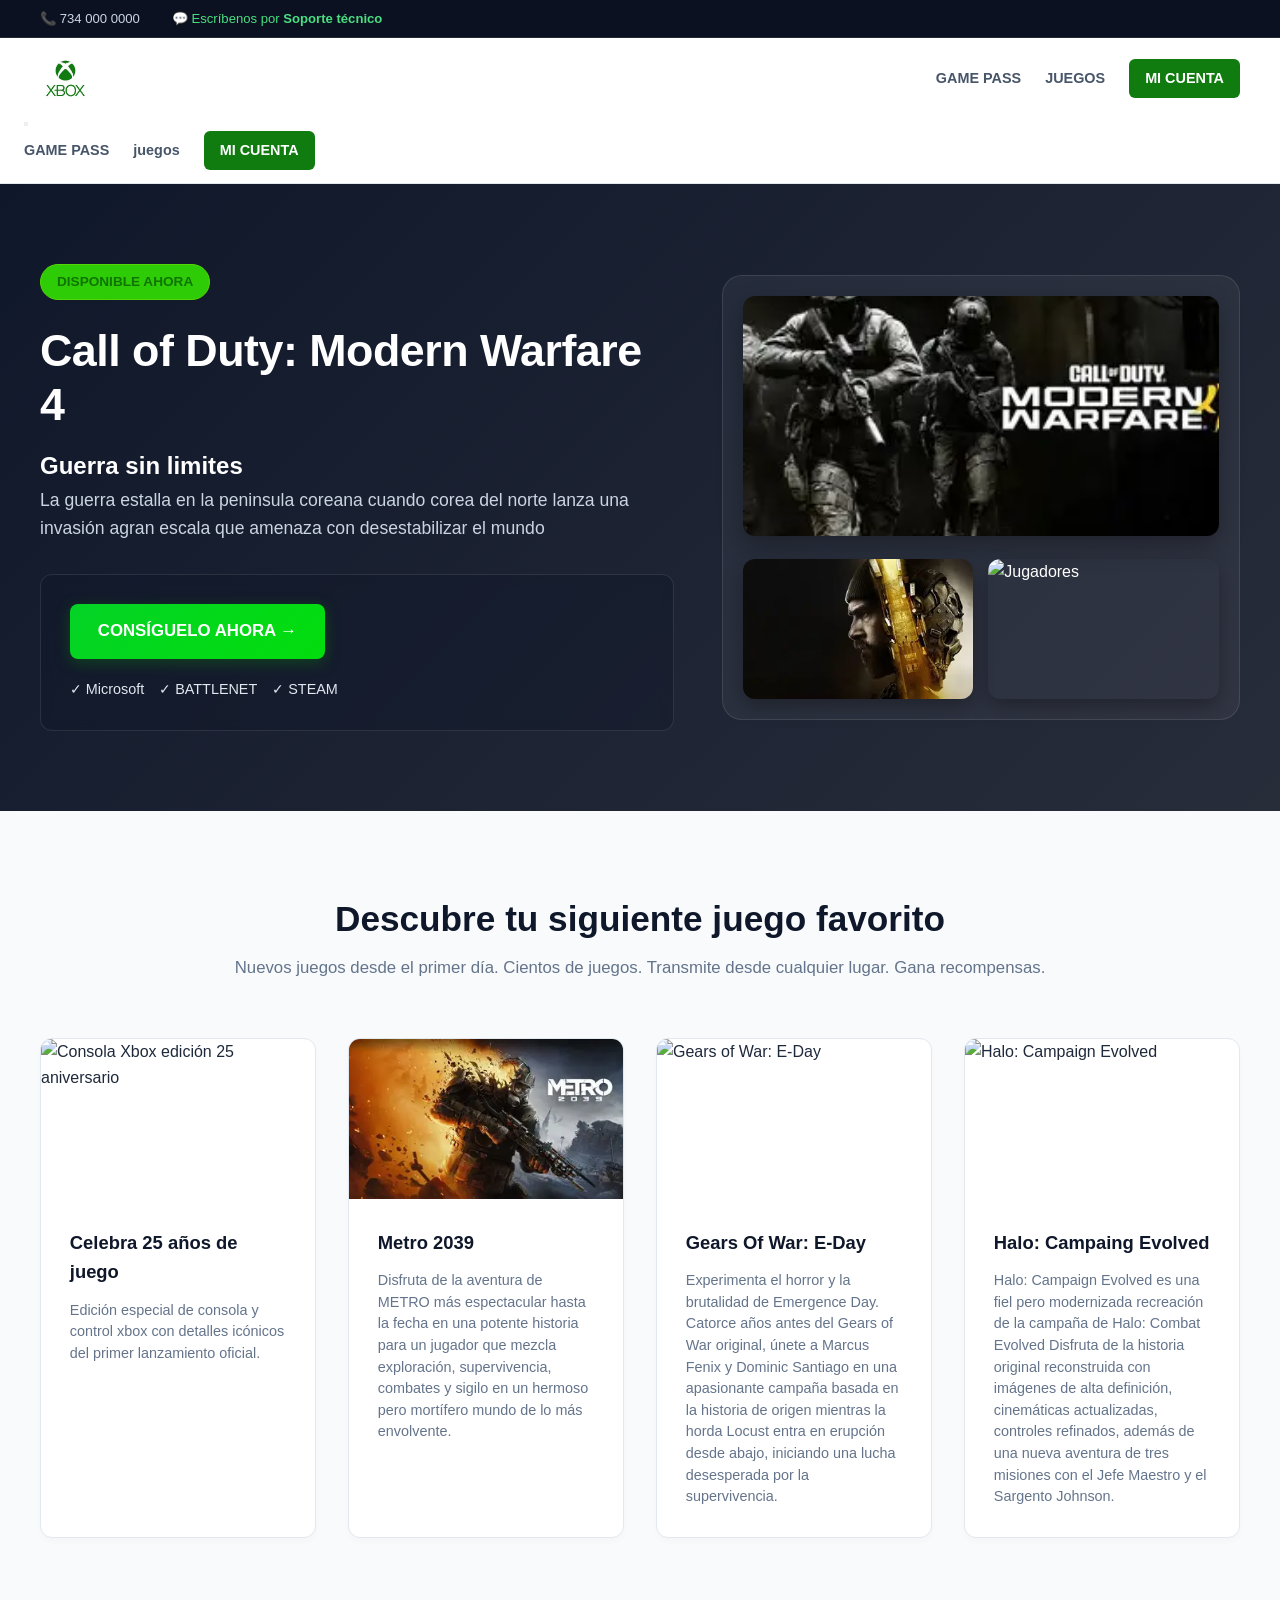
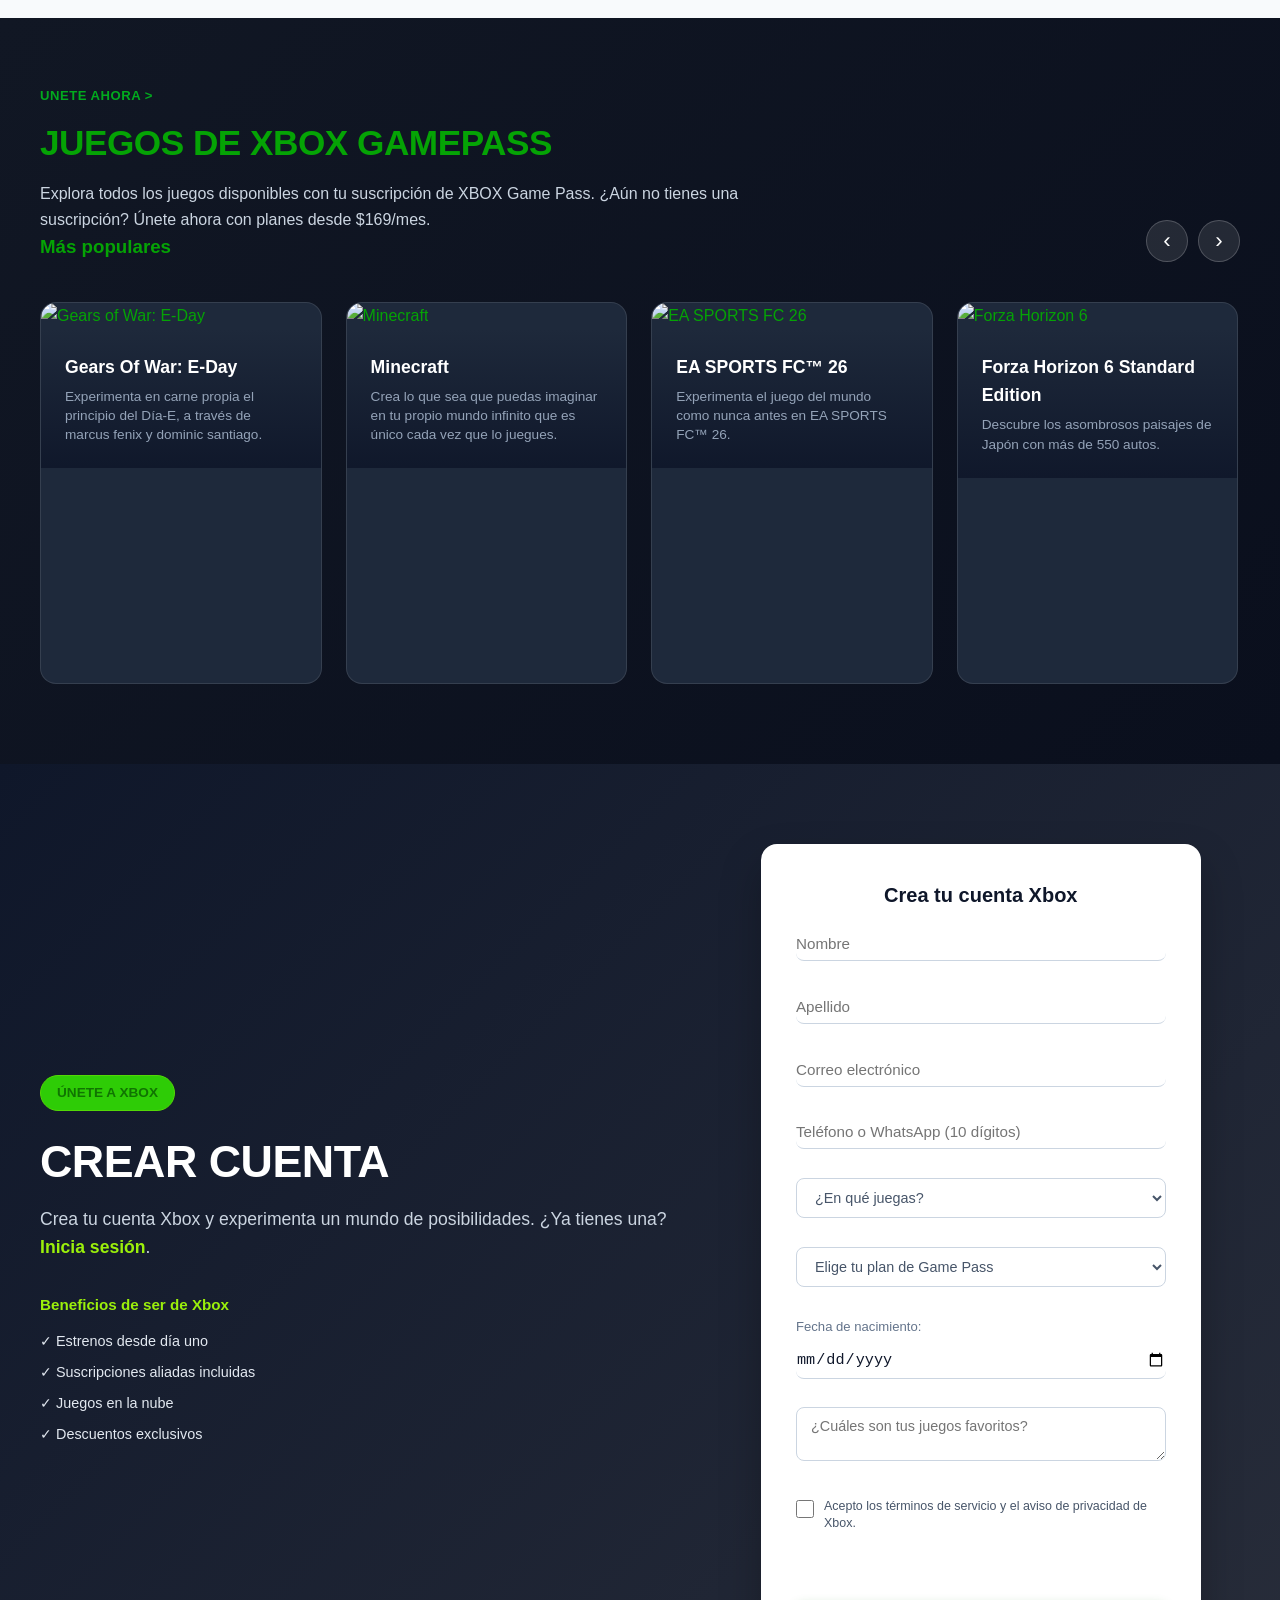
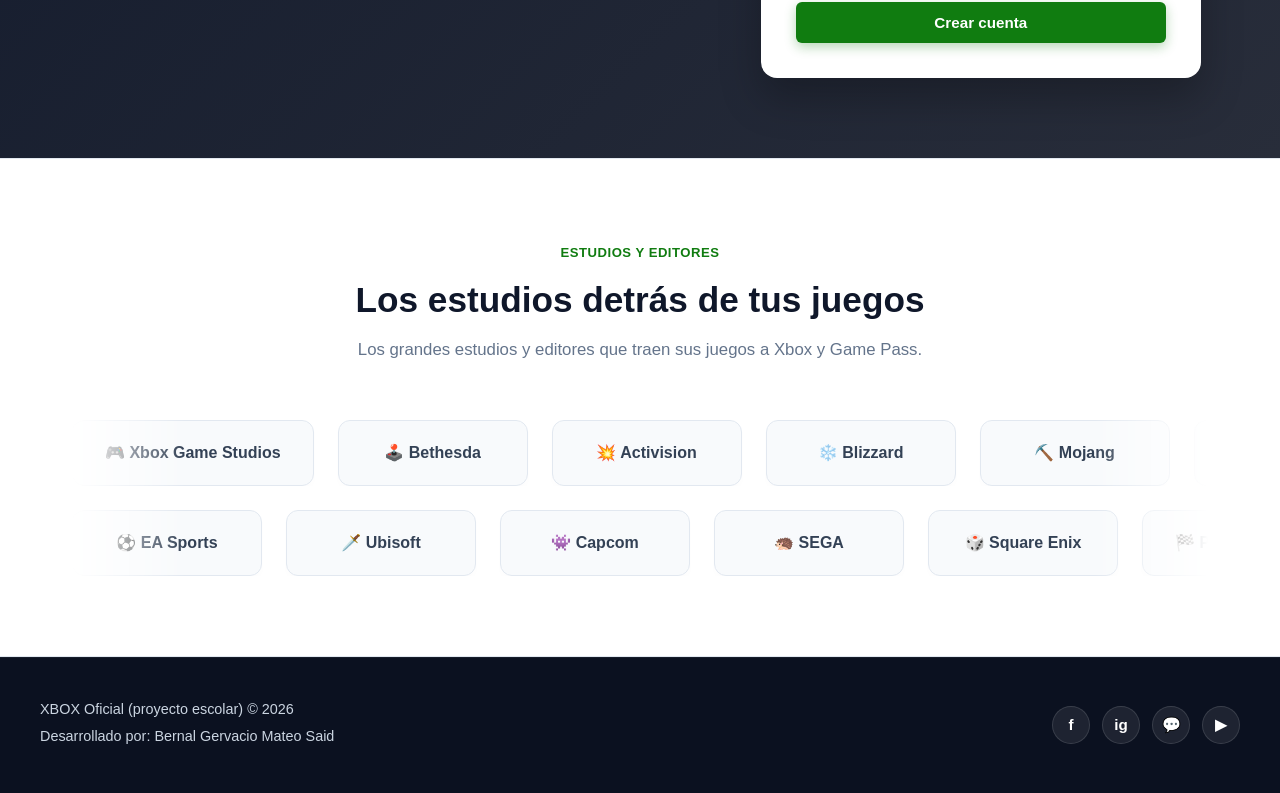
==== commit 118c90a6: "Update index.html" ====
--- a/index.html
+++ b/index.html
@@ -41,6 +41,31 @@
                 <a href="login.html" class="btn-nav-login" id="btn-cuenta">MI CUENTA</a>
             </nav>
         </div>
+
+   <!-- BOTON HAMBURGUESA -->
+   <button class="menu-toggle"
+     id="menu-toggle"
+     aria-label="Abrir menú"
+     aria-expanded="false"
+     aria-controls="nav-links">
+
+    <span></span>
+    <span></span>
+    <span></span>
+    
+</button>
+
+   <!-- ENLANCES -->
+   <nav class="nav-links" id="nav-links">
+   <a href="#gamepass">GAME PASS</a>
+   <a href="juegos">juegos</a>
+   <a href="login.html"  
+   class="btn-nav-login"
+   id="btn-cuenta">MI CUENTA
+   </a>
+  </nav>   
+
+    </div>      
     </header>
 
     <!-- SECCIÓN DE DOS COLUMNAS CON COLLAGE DE IMÁGENES -->
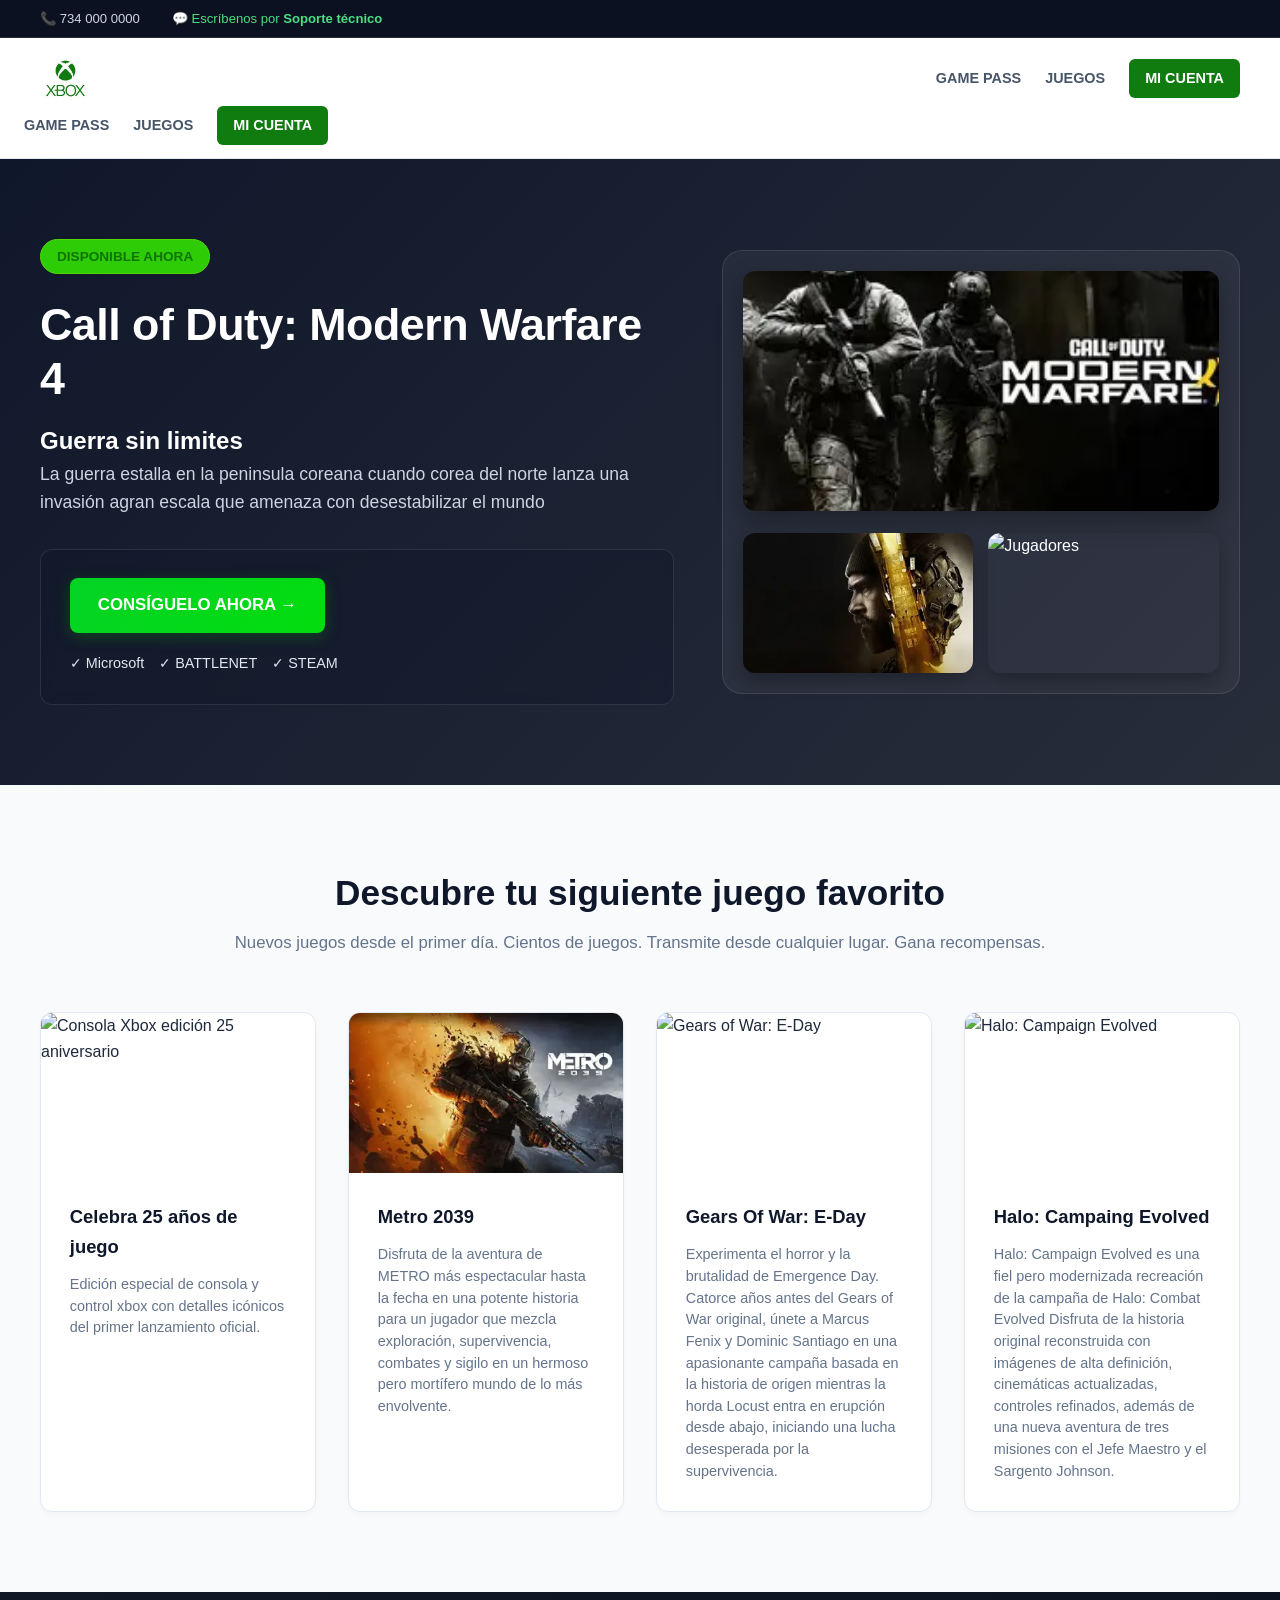
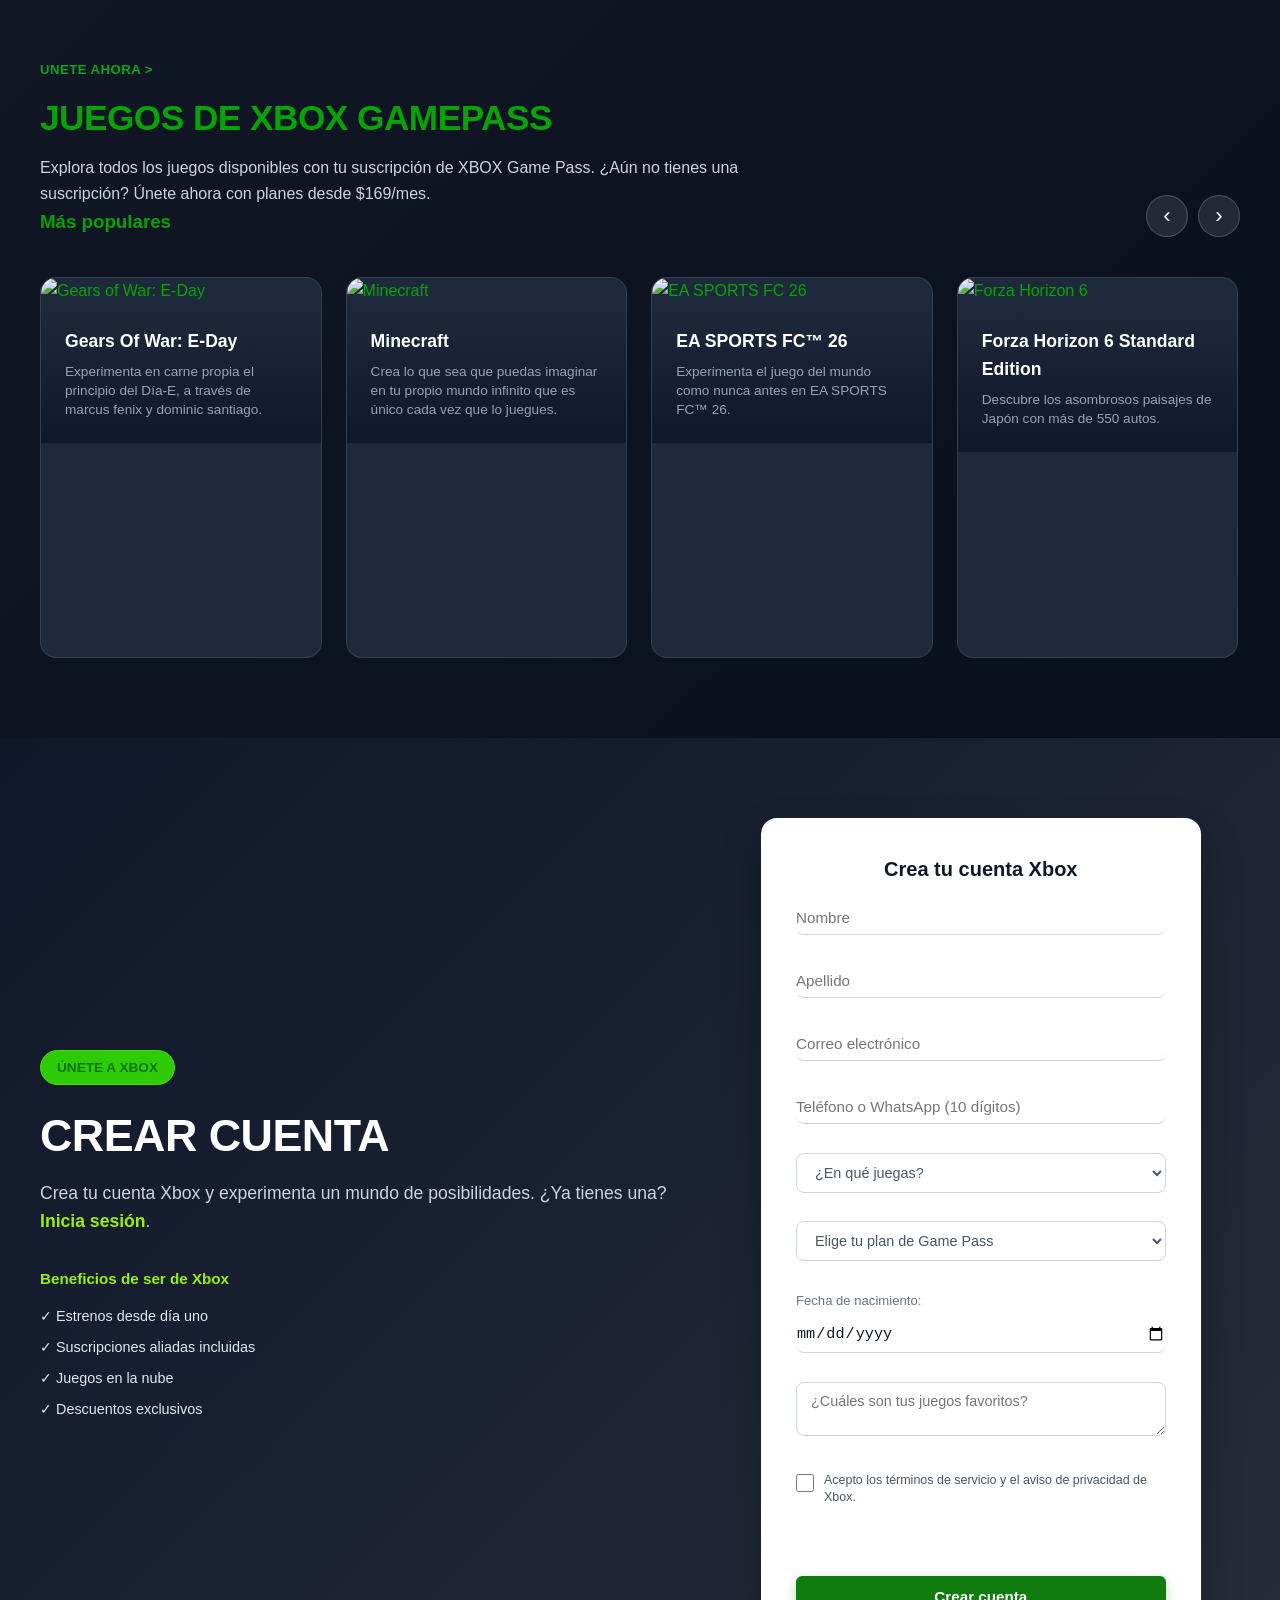
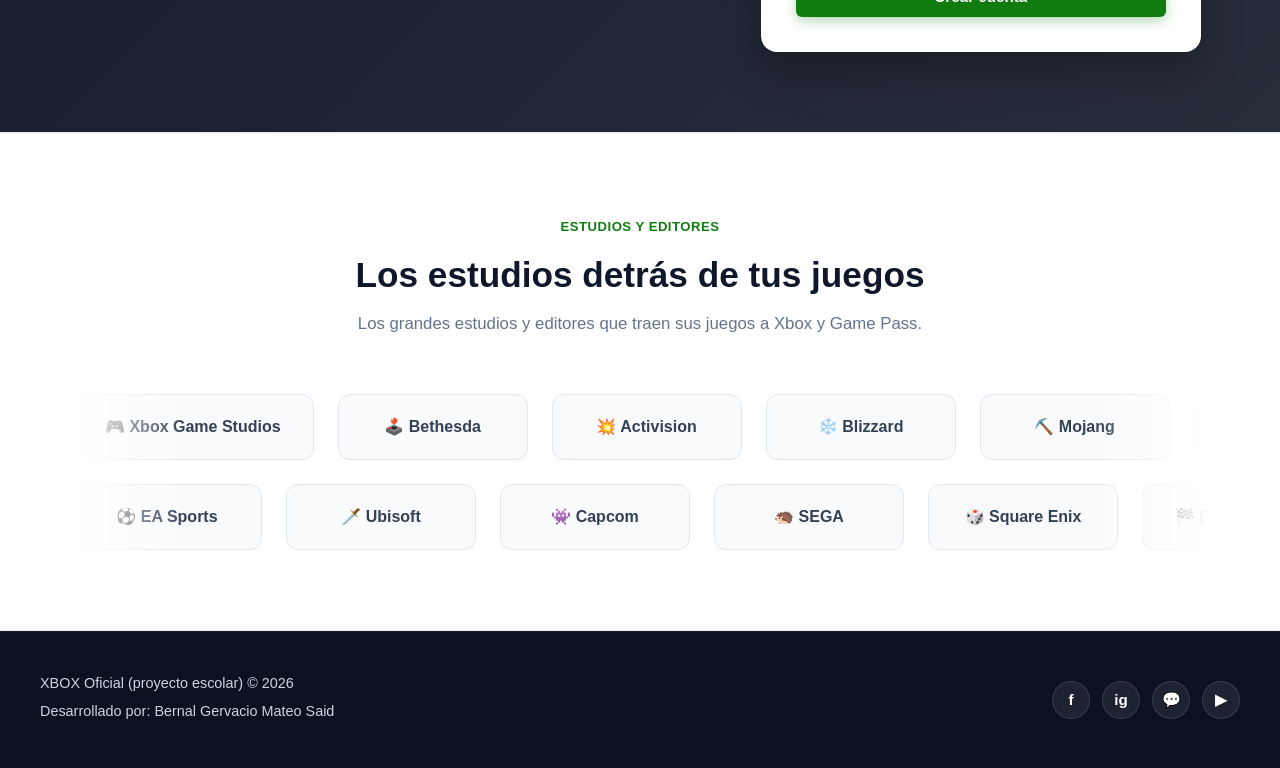
==== commit 2aa08abb: "Update index.html" ====
--- a/index.html
+++ b/index.html
@@ -58,12 +58,12 @@
    <!-- ENLANCES -->
    <nav class="nav-links" id="nav-links">
    <a href="#gamepass">GAME PASS</a>
-   <a href="juegos">juegos</a>
+   <a href="#juegos">JUEGOS</a>
    <a href="login.html"  
    class="btn-nav-login"
    id="btn-cuenta">MI CUENTA
    </a>
-  </nav>   
+   </nav>   
 
     </div>      
     </header>
--- a/styles.css
+++ b/styles.css
@@ -1196,3 +1196,54 @@
     html { scroll-behavior: auto; }
     .marquee-track { animation: none !important; }
 }
+
+/* BOTÓN HAMBURGUESA */
+.menu-toggle {
+    display: none;
+    background: none;
+    border: none;
+    cursor: pointer;
+    padding: 10px;
+}
+
+.menu-toggle span {
+    display: block;
+    width: 28px;
+    height: 3px;
+    background-color: white;
+    margin: 6px 0;
+    border-radius: 3px;
+}
+
+/* DISEÑO PARA CELULARES */
+@media screen and (max-width: 768px) {
+
+    .nav-container {
+        position: relative;
+        flex-wrap: wrap;
+        justify-content: space-between;
+    }
+
+    .menu-toggle {
+        display: block;
+    }
+
+    .nav-links {
+        display: none;
+        flex-direction: column;
+        align-items: center;
+        width: 100%;
+        gap: 20px;
+        padding: 20px 0;
+        background-color: #107c10;
+    }
+
+    .nav-links.active {
+        display: flex;
+    }
+
+}
+
+
+
+
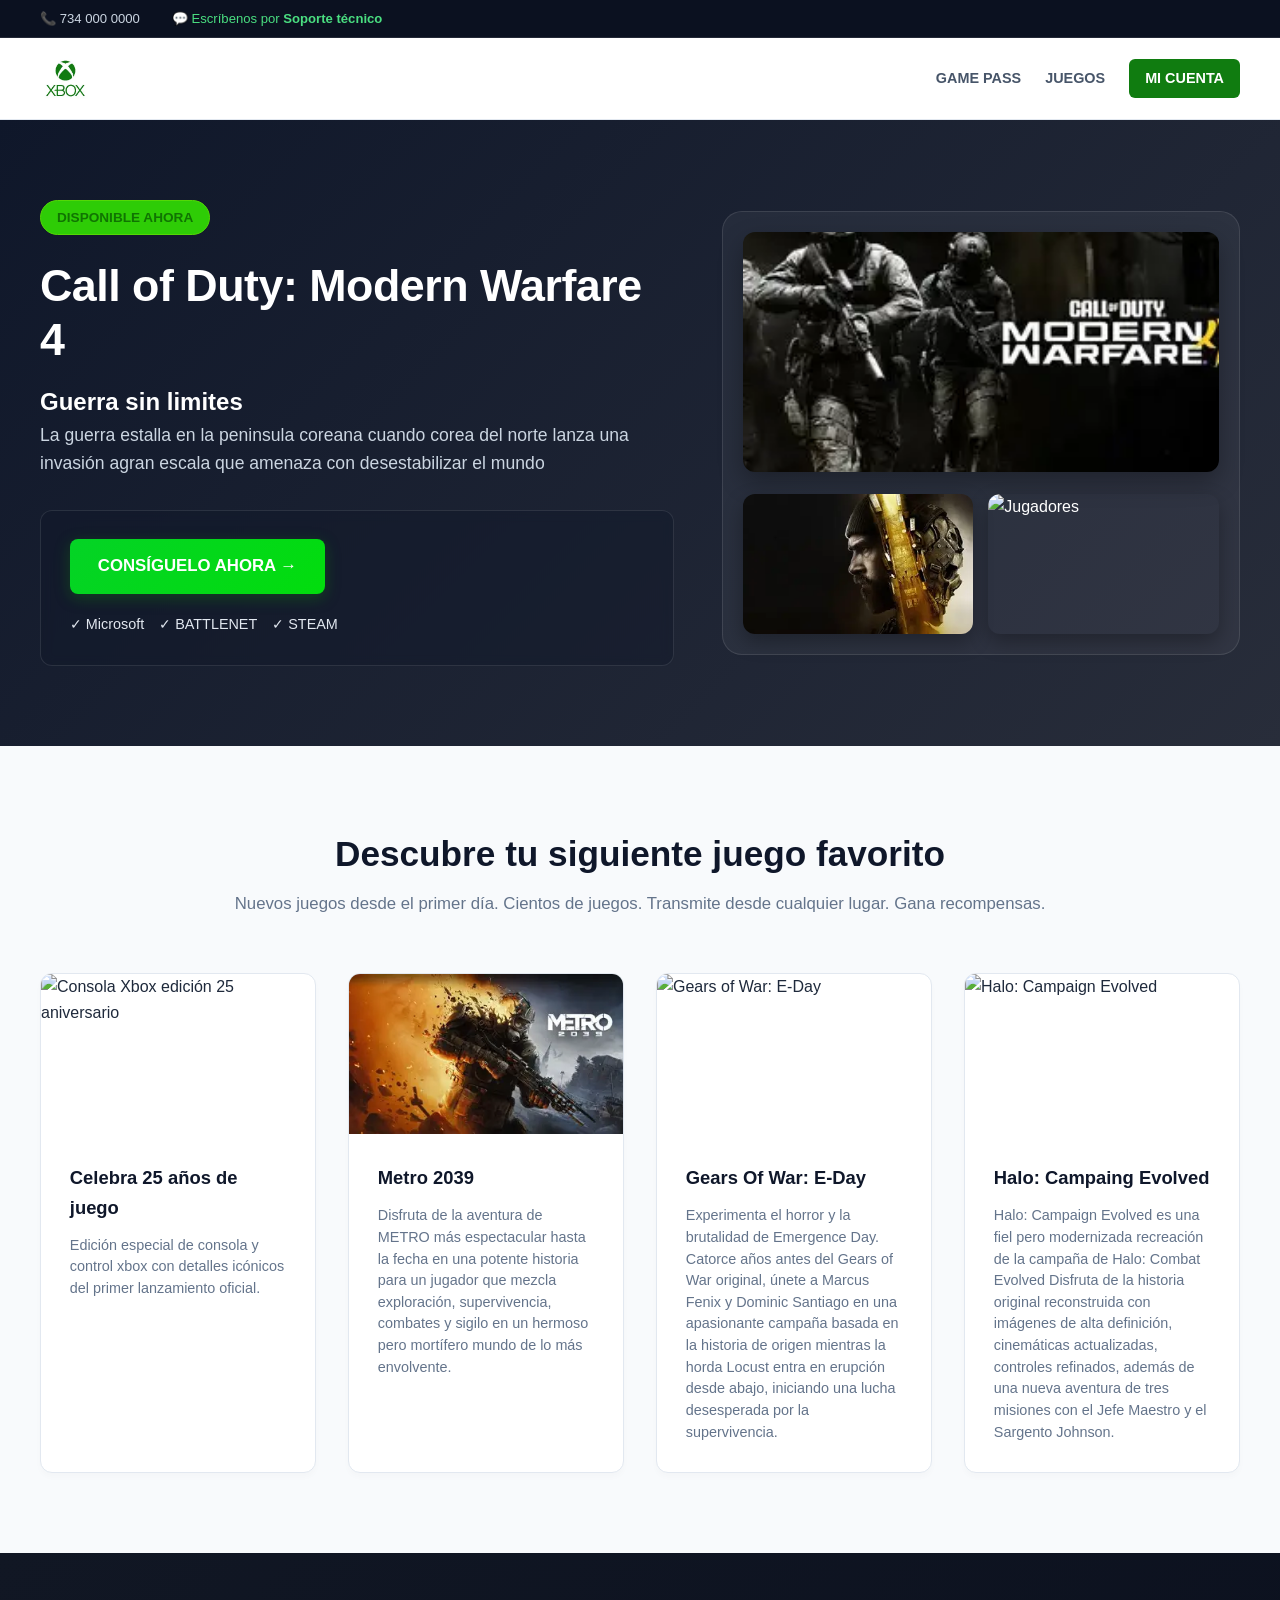
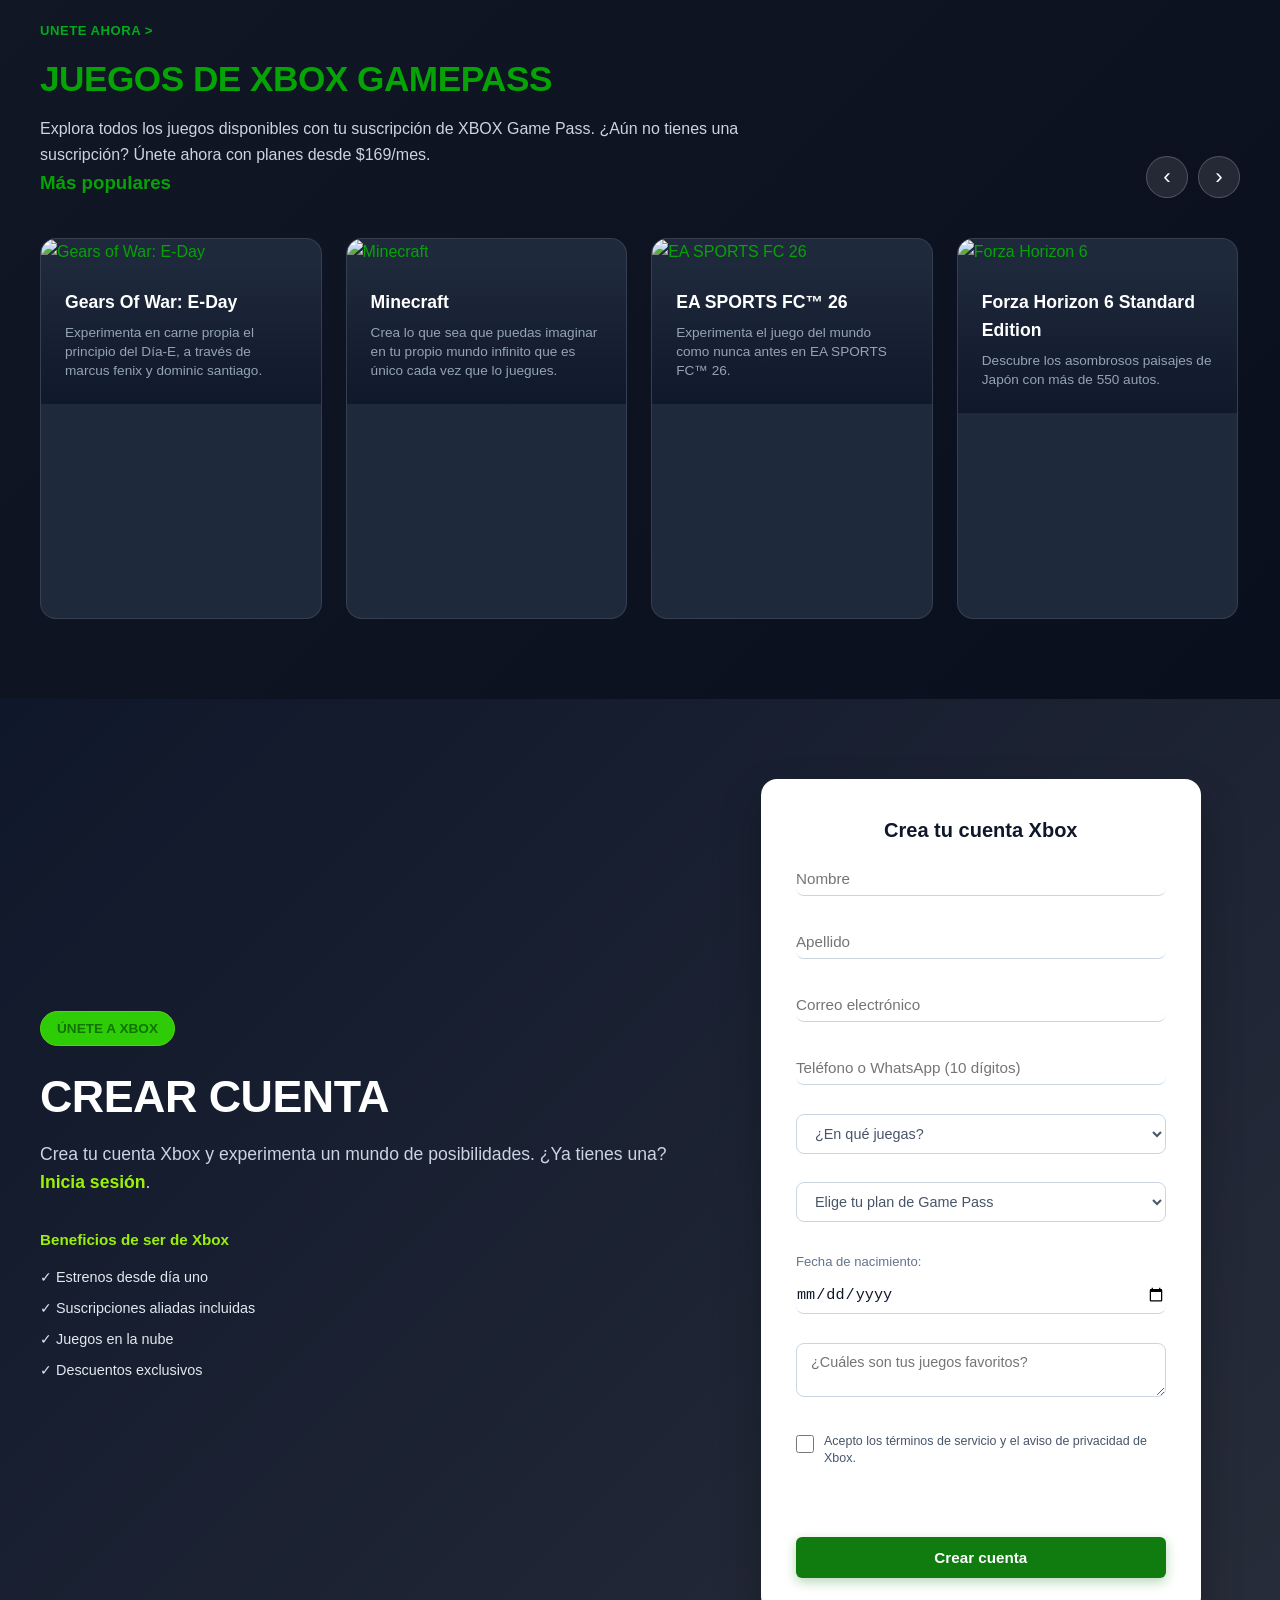
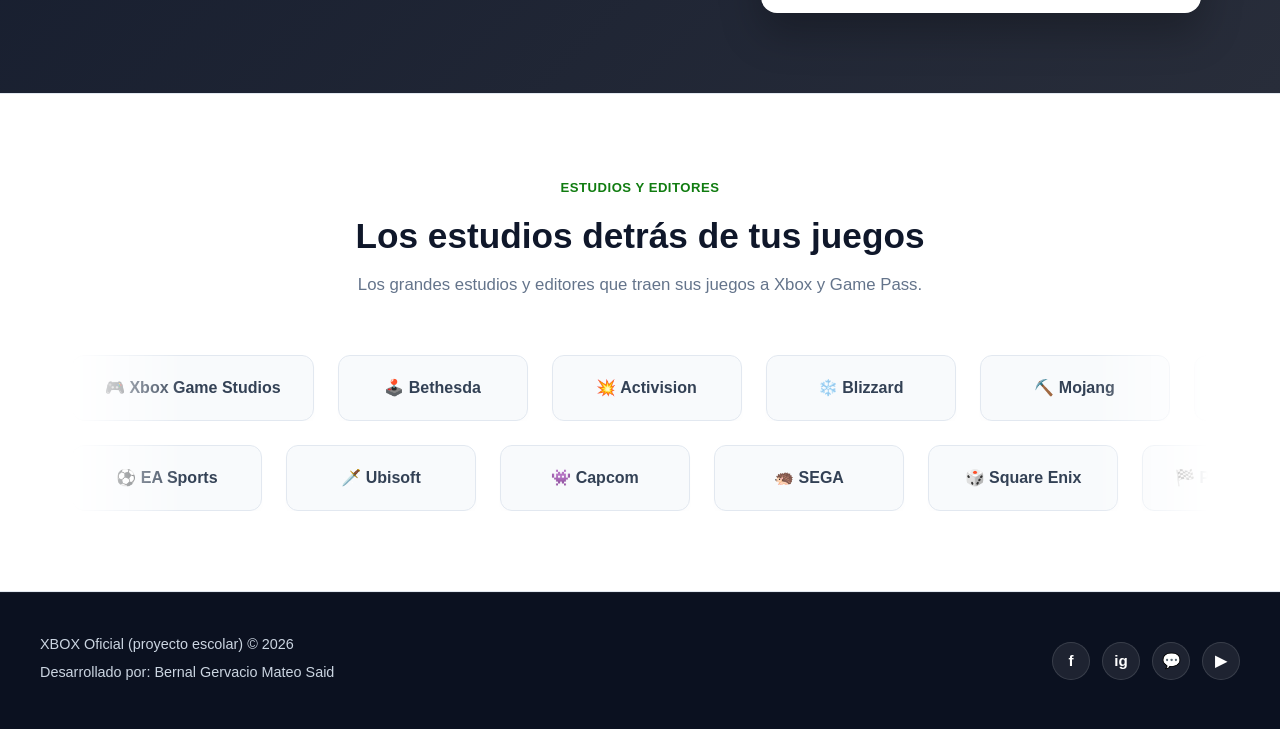
==== commit 06583292: "Update index.html" ====
--- a/index.html
+++ b/index.html
@@ -53,17 +53,7 @@
     <span></span>
     <span></span>
     
-</button>
-
-   <!-- ENLANCES -->
-   <nav class="nav-links" id="nav-links">
-   <a href="#gamepass">GAME PASS</a>
-   <a href="#juegos">JUEGOS</a>
-   <a href="login.html"  
-   class="btn-nav-login"
-   id="btn-cuenta">MI CUENTA
-   </a>
-   </nav>   
+</button>  
 
     </div>      
     </header>
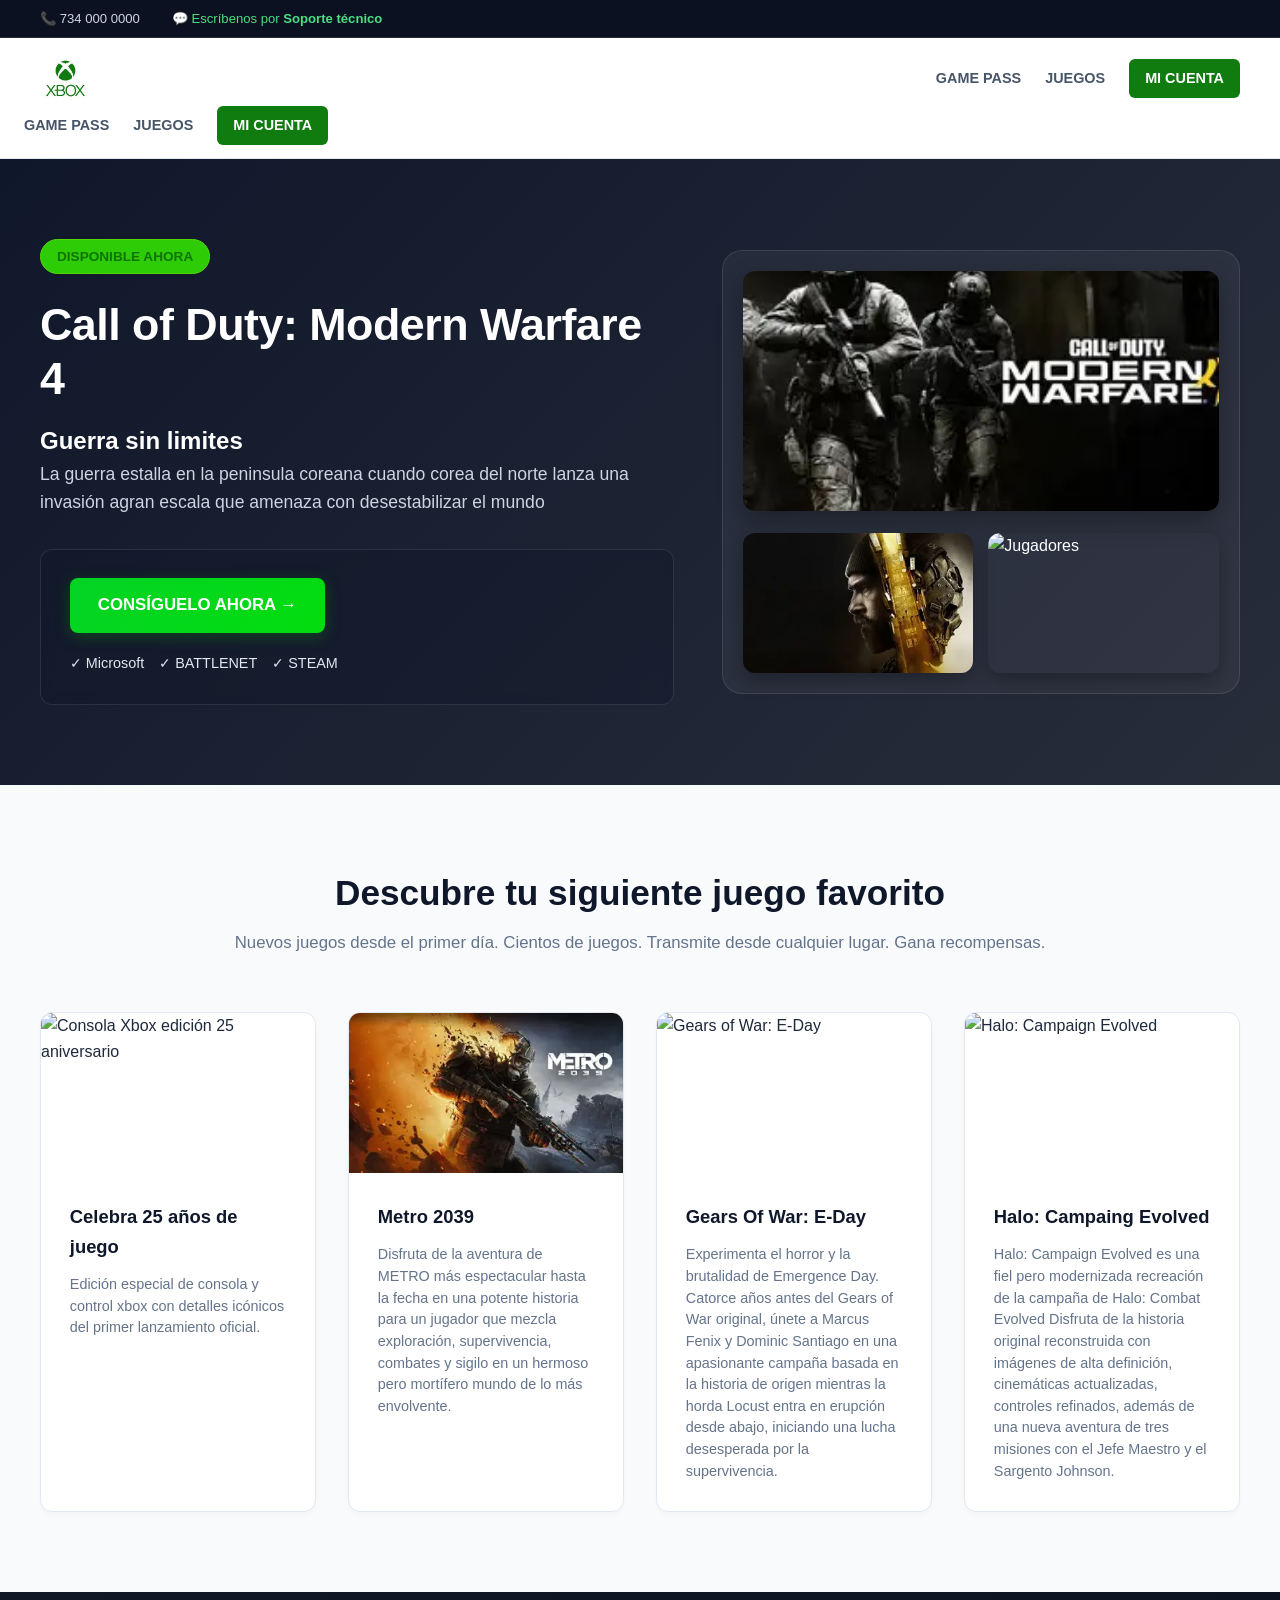
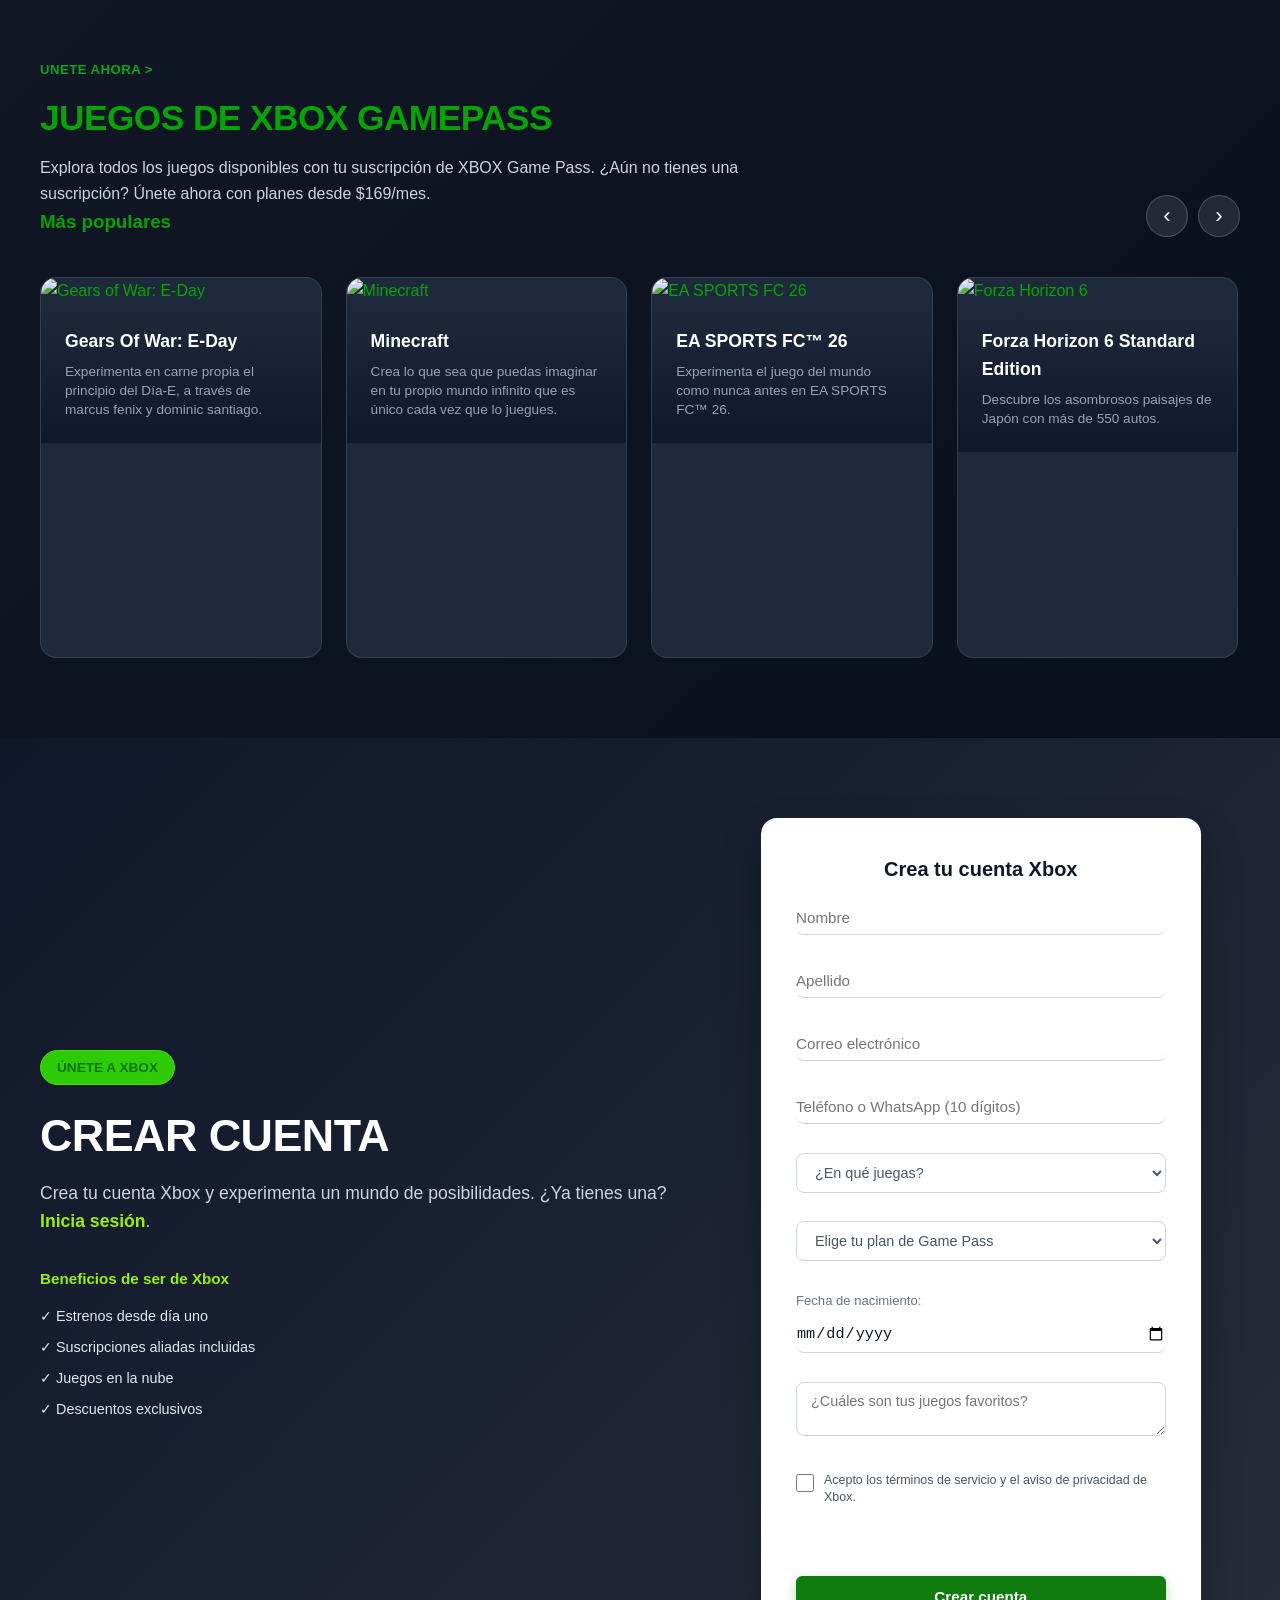
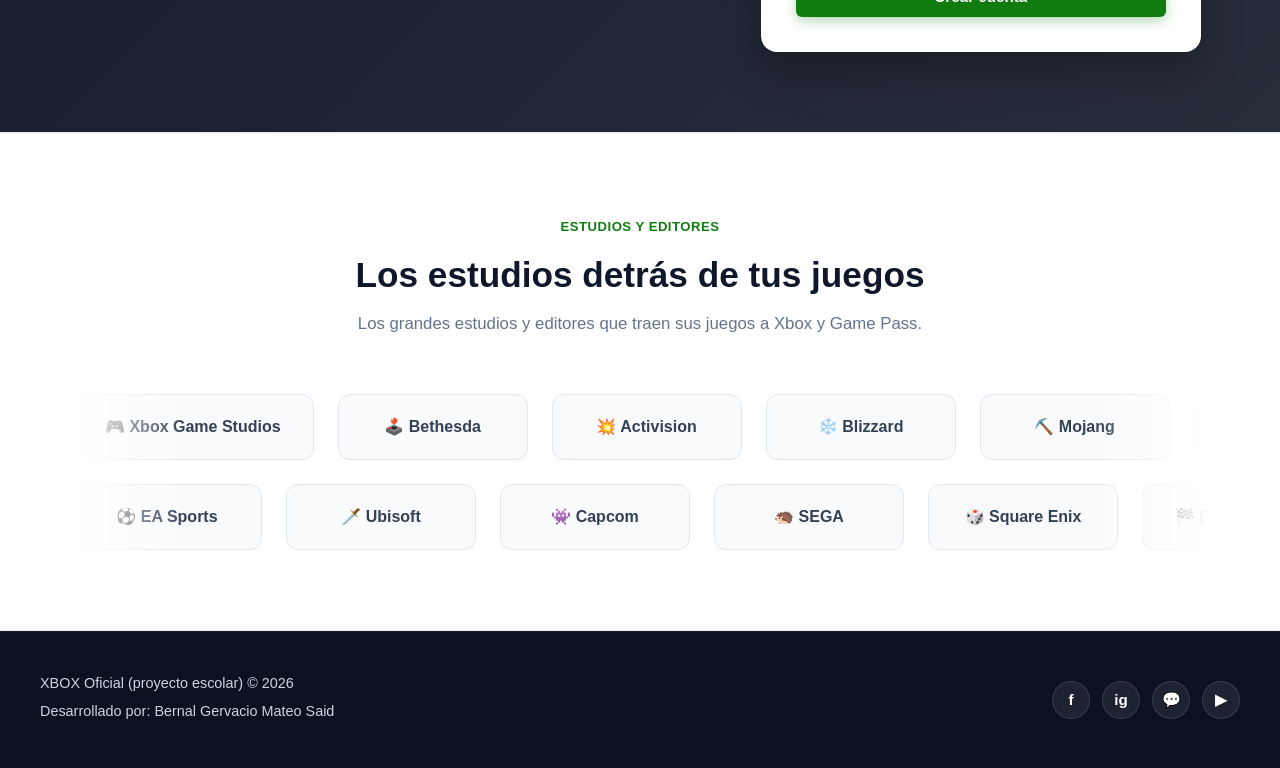
==== commit 0df9a825: "Update index.html" ====
--- a/index.html
+++ b/index.html
@@ -41,20 +41,17 @@
                 <a href="login.html" class="btn-nav-login" id="btn-cuenta">MI CUENTA</a>
             </nav>
         </div>
-
-   <!-- BOTON HAMBURGUESA -->
-   <button class="menu-toggle"
-     id="menu-toggle"
-     aria-label="Abrir menú"
-     aria-expanded="false"
-     aria-controls="nav-links">
-
-    <span></span>
-    <span></span>
-    <span></span>
-    
-</button>  
-
+    <!-- BOTÓN HAMBURGUESA (solo visible en móvil) -->
+            <button class="menu-toggle" id="menu-toggle" aria-label="Abrir menú" aria-expanded="false" aria-controls="nav-links">
+                <span></span>
+                <span></span>
+                <span></span>
+            </button>
+            <nav class="nav-links" id="nav-links">
+                <a href="#gamepass">GAME PASS</a>
+                <a href="#juegos">JUEGOS</a>
+                <a href="login.html" class="btn-nav-login" id="btn-cuenta">MI CUENTA</a>
+            </nav>
     </div>      
     </header>
 
--- a/styles.css
+++ b/styles.css
@@ -1210,7 +1210,7 @@
     display: block;
     width: 28px;
     height: 3px;
-    background-color: white;
+    background-color: green;
     margin: 6px 0;
     border-radius: 3px;
 }
